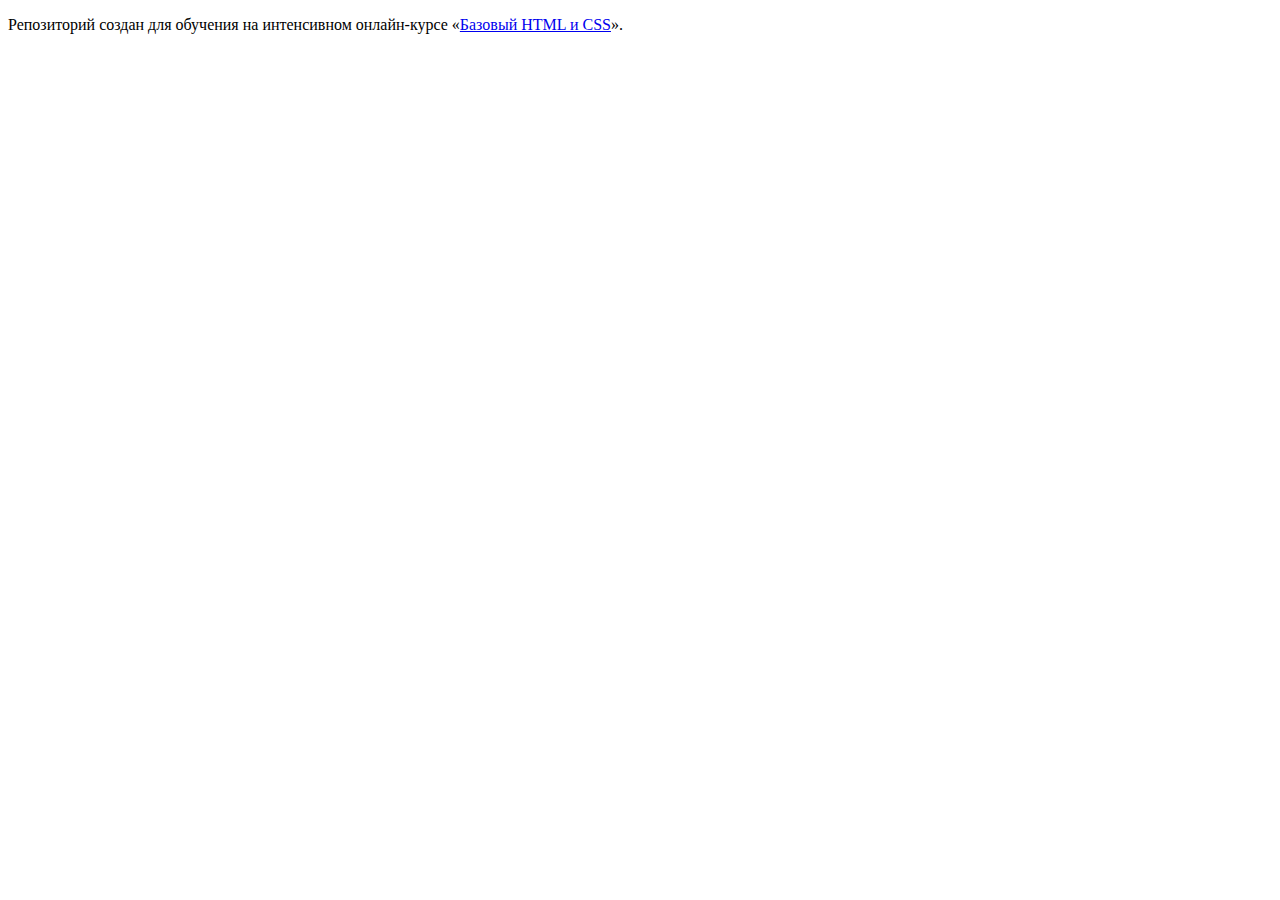
==== index.html @ 05af4ea7 ":hatching_chick:" ====
<!DOCTYPE html>
<html lang="ru">
  <head>
    <meta charset="utf-8">
    <title>HTML Academy: Девайс</title>
  </head>
  <body>

    <p>Репозиторий создан для обучения на интенсивном онлайн‑курсе «<a href="https://htmlacademy.ru/intensive/htmlcss">Базовый HTML и CSS</a>».</p>

  </body>
</html>
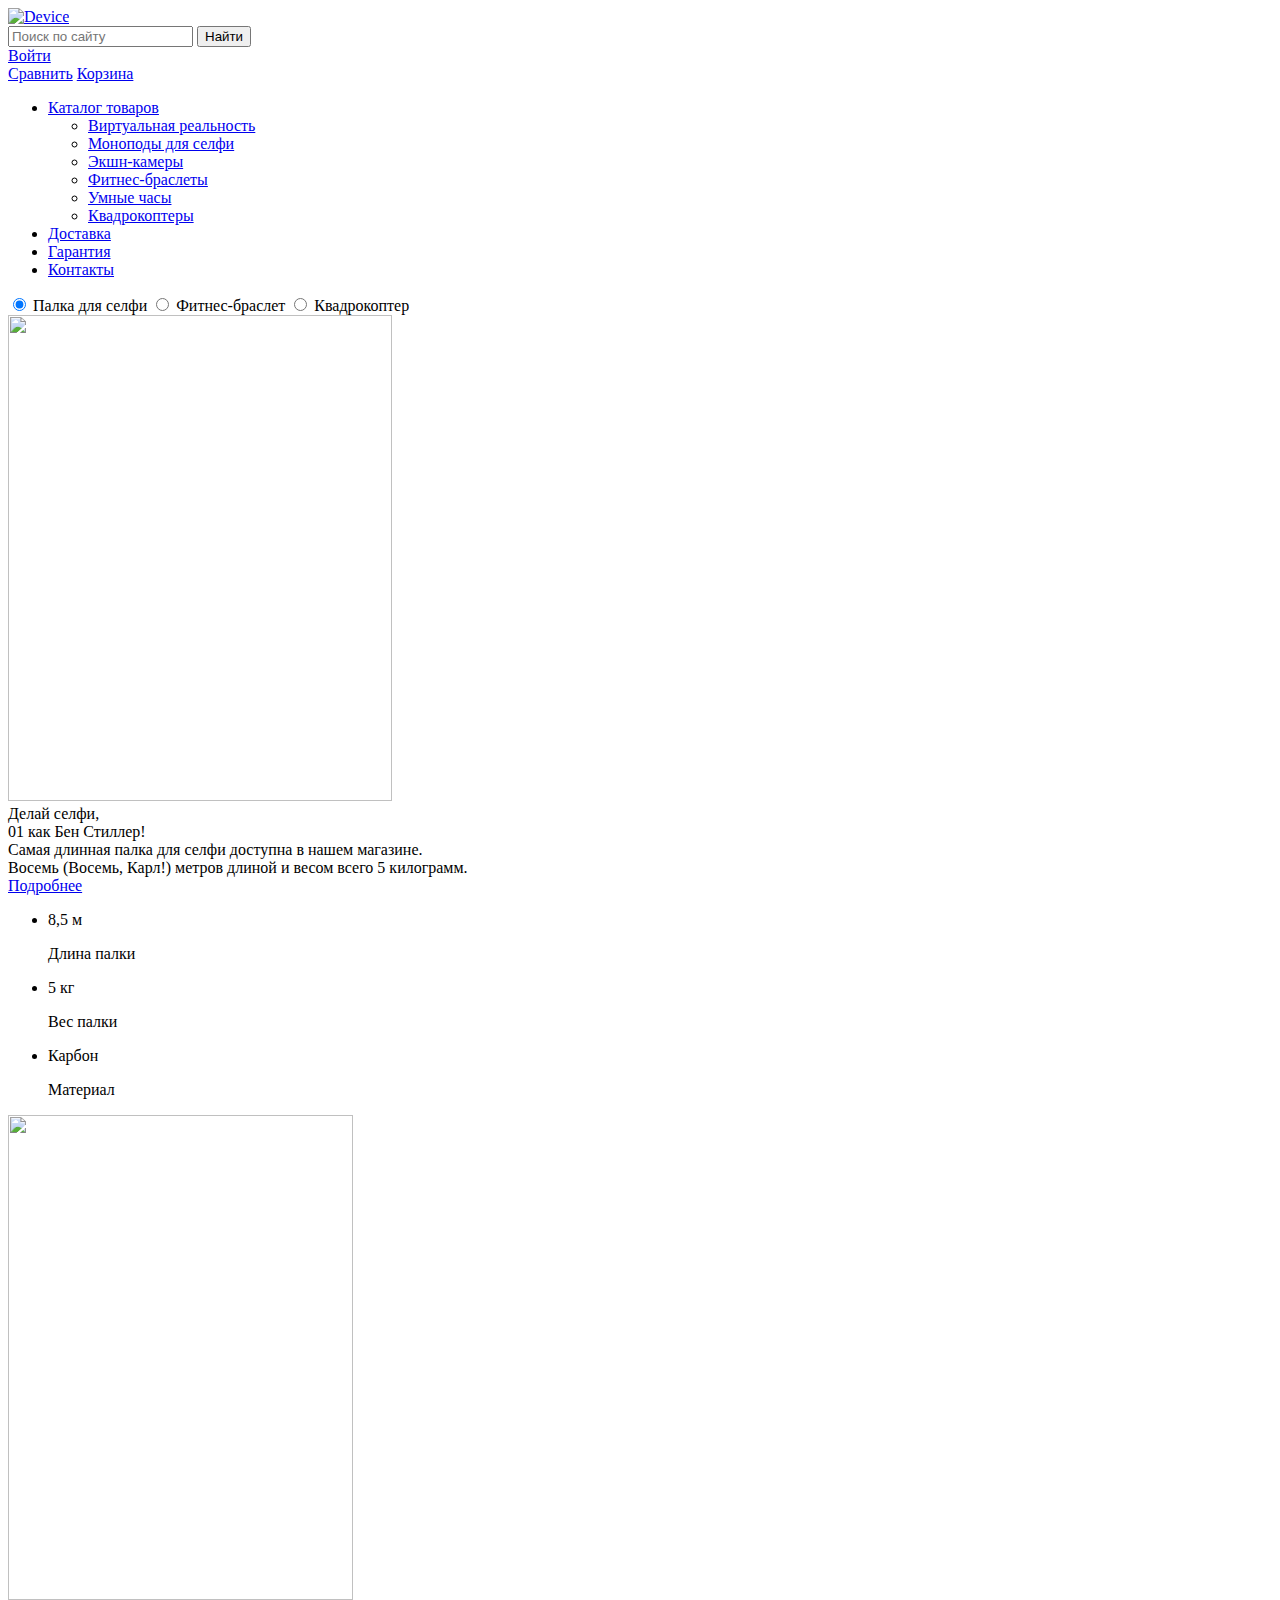
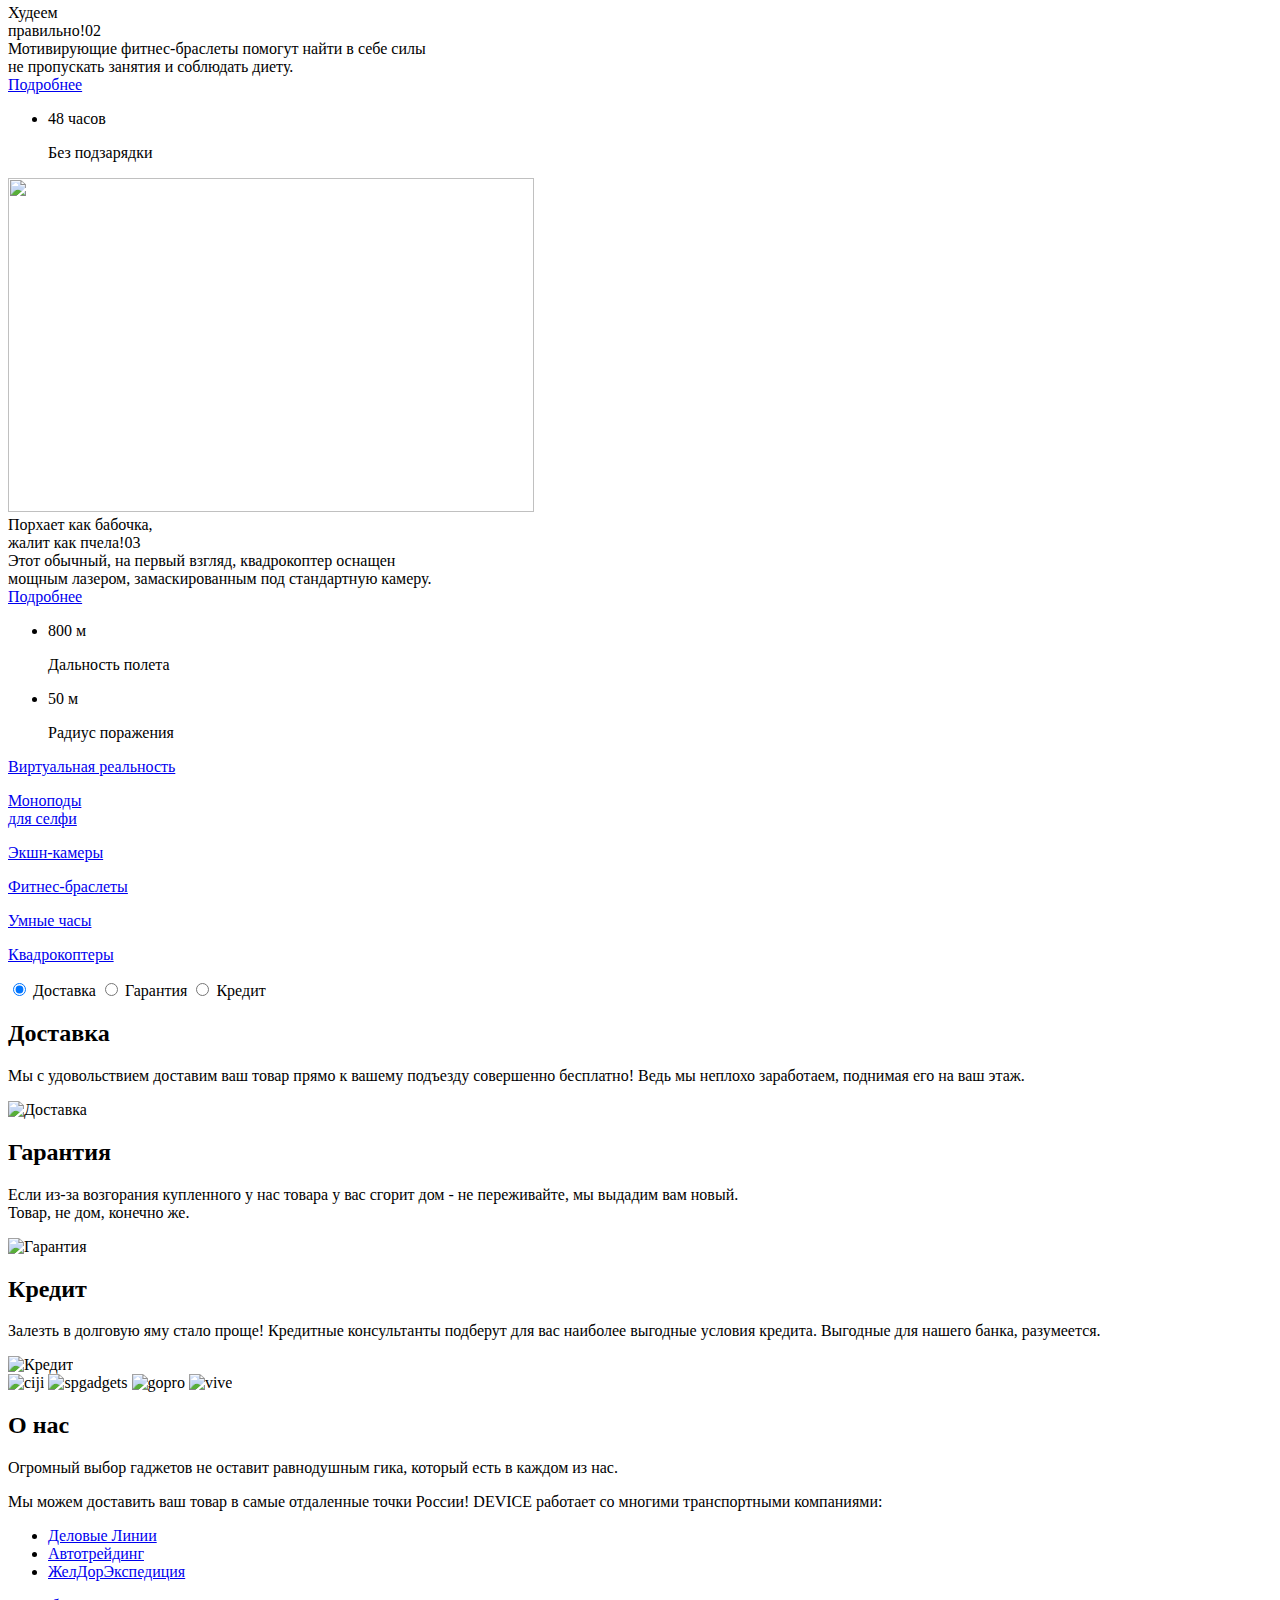
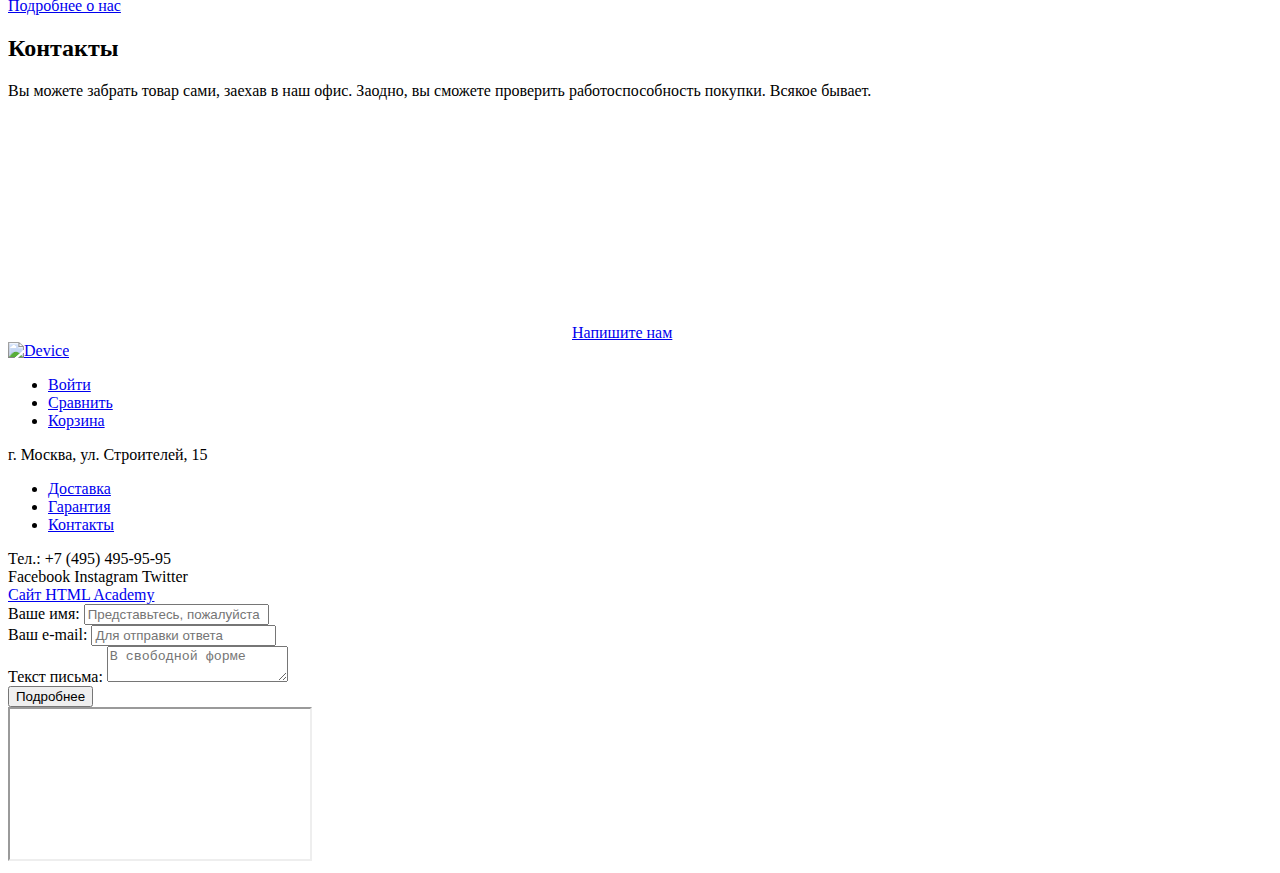
==== commit 04f5eab2: "Первые изменения" ====
--- a/index.html
+++ b/index.html
@@ -2,11 +2,294 @@
 <html lang="ru">
   <head>
     <meta charset="utf-8">
-    <title>HTML Academy: Девайс</title>
+    <meta name="keywords" content="">
+    <title>Device</title>
+    <link rel="stylesheet" href="css/normalize.css">
+    <link rel="stylesheet" href="css/device-style.css">
   </head>
   <body>
-
-    <p>Репозиторий создан для обучения на интенсивном онлайн‑курсе «<a href="https://htmlacademy.ru/intensive/htmlcss">Базовый HTML и CSS</a>».</p>
-
+    <header class="main-header main-header--index">
+      <div class="layot-container layot-container--header">
+        <a class="logo main-header__logo" href="#">
+          <img src="img/logo-header.png" width="165" height="36" alt="Device">
+        </a>
+        <div class="main-header__block">
+          <form method="post" action="#">
+            <label class="block-search__label">
+              <input class="block-search__textfield" type="text" placeholder="Поиск по сайту">
+              <button class="block-search__button" type="submit" href="#">Найти</button>
+            </label>
+          </form>
+          <div class="main-header__positioner">
+            <div class="user-block">
+              <a class="user-block__login" href="#">Войти</a>
+            </div>
+            <div class="item-block">
+              <a class="item-block__compare" href="#">Сравнить</a>
+              <a class="item-block__basket" href="#">Корзина</a>
+            </div>
+          </div>
+        </div>
+      </div>
+    </header>
+    <main>
+      <nav class="main-navigation">
+        <ul class="menu-list">
+          <li class="menu-list__item">
+            <a href="catalog.html">Каталог товаров</a>
+            <div class="submenu-list">
+              <ul class="submenu-list__column">
+                <li><a href="#">Виртуальная реальность</a></li>
+                <li><a href="#">Моноподы для селфи</a></li>
+                <li><a href="#">Экшн-камеры</a></li>
+              </ul>
+              <ul class="submenu-list__column">
+                <li><a href="#">Фитнес-браслеты</a></li>
+                <li><a href="#">Умные часы</a></li>
+              </ul>
+              <ul class="submenu-list__column">
+                <li><a href="#">Квадрокоптеры</a></li>
+              </ul>
+            </div>
+          </li>
+          <li class="menu-list__item">
+            <a href="#">Доставка</a>
+          </li>
+          <li class="menu-list__item">
+            <a href="#">Гарантия</a>
+          </li>
+          <li class="menu-list__item">
+            <a href="#">Контакты</a>
+          </li>
+        </ul>
+      </nav>
+      <section class="main-slider">
+        <input class="input__radio input__radio--slide-1" type="radio" name="radio" id="slide-1" checked>
+        <label class="input__label" for="slide-1">Палка для селфи</label>
+
+        <input class="input__radio input__radio--slide-2" type="radio" name="radio" id="slide-2">
+        <label class="input__label" for="slide-2">Фитнес-браслет</label>
+
+        <input class="input__radio input__radio--slide-3" type="radio" name="radio" id="slide-3">
+        <label class="input__label" for="slide-3">Квадрокоптер</label>
+
+        <li class="main-slider__item main-slider__item--slider-1">
+          <img class="main-slider__img" src="img/slider-1.png" width="384" height="486">
+          <div class="main-slider__container">
+            <div class="main-slider__item-name">Делай селфи,<br> <span>01</span> как Бен Стиллер!</div>
+            <div class="main-slider__item-description">Самая длинная палка для селфи доступна в нашем магазине.<br>
+            Восемь (Восемь, Карл!) метров длиной и весом всего 5 килограмм.</div>
+            <a class="main-slider__details" href="#">Подробнее</a>
+            <ul class="main-slider__parameter">
+              <li>
+                <p class="main-slider__data">8,5 м</p>
+                <p class="main-slider__inform">Длина палки</p>
+              </li>
+              <li>
+                <p class="main-slider__data">5 кг</p>
+                <p class="main-slider__inform">Вес палки</p>
+              </li>
+              <li>
+                <p class="main-slider__data">Карбон</p>
+                <p class="main-slider__inform">Материал</p>
+              </li>
+            </ul>
+          </div>
+        </li>
+        <li class="main-slider__item  main-slider__item--slider-2">
+            <img class="main-slider__img" src="img/slider-2.png" width="345" height="485">
+            <div class="main-slider__container">
+              <div class="main-slider__item-name">Худеем <br> правильно!<span>02</span></div>
+              <div class="main-slider__item-description">Мотивирующие фитнес-браслеты помогут найти в себе силы<br>
+                не пропускать занятия и соблюдать диету.</div>
+              <a class="main-slider__details" href="#">Подробнее</a>
+              <ul class="main-slider__parameter">
+                <li>
+                  <p class="main-slider__data">48 часов</p>
+                  <p class="main-slider__inform">Без подзарядки</p>
+                </li>
+              </ul>
+            </div>
+          </li>
+          <li class="main-slider__item main-slider__item--slider-3">
+            <img  class="main-slider__img" src="img/slider-3.png" width="526" height="334">
+            <div class="main-slider__container">
+              <div class="main-slider__item-name">Порхает как бабочка,<br> жалит как пчела!<span>03</span></div>
+              <div class="main-slider__item-description">Этот обычный, на первый взгляд, квадрокоптер оснащен<br>
+                мощным лазером, замаскированным под стандартную камеру.</div>
+              <a class="main-slider__details" href="#">Подробнее</a>
+              <ul class="main-slider__parameter">
+                <li>
+                  <p class="main-slider__data">800 м</p>
+                  <p class="main-slider__inform">Дальность полета</p>
+                </li>
+                <li>
+                  <p class="main-slider__data">50 м</p>
+                  <p class="main-slider__inform">Радиус поражения</p>
+                </li>
+              </ul>
+            </div>
+          </li>
+        </ul>
+      </section>
+      <section class="main-catalog">
+        <a class="catalog-item" href="#">
+          <div class="catalog-item__pic"></div>
+          <p class="catalog-item__description">Виртуальная реальность</p>
+        </a>
+        <a class="catalog-item" href="#">
+          <div class="catalog-item__pic"></div>
+          <p class="catalog-item__description">Моноподы<br> для селфи</p>
+        </a>
+        <a class="catalog-item" href="#">
+          <div class="catalog-item__pic"></div>
+          <p class="catalog-item__description">Экшн-камеры</p>
+        </a>
+        <a class="catalog-item" href="#">
+          <div class="catalog-item__pic"></div>
+          <p class="catalog-item__description">Фитнес-браслеты</p>
+        </a>
+        <a class="catalog-item" href="#">
+          <div class="catalog-item__pic"></div>
+          <p class="catalog-item__description">Умные часы</p>
+        </a>
+        <a class="catalog-item" href="#">
+          <div class="catalog-item__pic"></div>
+          <p class="catalog-item__description">Квадрокоптеры</p>
+        </a>
+      </section>
+      <section class="services">
+        <div class="layot-container">
+          <div class="services__menu"></div>
+          <div class="services__description">
+            <input class="radio-block__input" type="radio" name="radio-block" id="slide-delivery" checked>
+            <label class="radio-block__label" for="slide-delivery">Доставка</label>
+
+            <input class="radio-block__input" type="radio" name="radio-block" id="slide-garranty">
+            <label class="radio-block__label" for="slide-garranty">Гарантия</label>
+
+            <input class="radio-block__input" type="radio" name="radio-block" id="slide-credit">
+            <label class="radio-block__label" for="slide-credit">Кредит</label>
+
+            <div class="services-slide services-slide--1">
+              <div class="services-slide__container">
+                <h2>Доставка</h2>
+                <p>Мы с удовольствием доставим ваш товар прямо к вашему подъезду совершенно бесплатно! Ведь мы неплохо заработаем, поднимая его на ваш этаж.</p>
+              </div>
+              <img src="img/slide-delivery.png" width="136" height="164" alt="Доставка">
+            </div>
+            <div class="services-slide services-slide--2">
+              <div class="services-slide__container">
+                <h2>Гарантия</h2>
+                <p>Если из-за возгорания купленного у нас товара у вас сгорит дом - не переживайте, мы выдадим вам новый.<br>Товар, не дом, конечно же.</p>
+              </div>
+              <img src="img/slide-warranty.png" width="171" height="195" alt="Гарантия">
+            </div>
+            <div class="services-slide  services-slide--3">
+              <div class="services-slide__container">
+                <h2>Кредит</h2>
+                <p>Залезть в долговую яму стало проще! Кредитные консультанты подберут для вас наиболее выгодные условия кредита. Выгодные для нашего банка, разумеется.</p>
+              </div>
+              <img src="img/slide-credit.png" width="156" height="188" alt="Кредит">
+            </div>
+          </div>
+        </div>
+      </section>
+      <section class="brends">
+        <img src="img/logo-1.png"  class="brends__item" width="260" height="100" alt="ciji">
+        <img src="img/logo-2.png"  class="brends__item" width="260" height="100" alt="spgadgets">
+        <img src="img/logo-3.png"  class="brends__item" width="260" height="100" alt="gopro">
+        <img src="img/logo-4.png"  class="brends__item" width="260" height="100" alt="vive">
+      </section>
+      <div class="layot-container">
+        <section class="about-us contacts-section">
+          <h2>О нас</h2>
+          <p>Огромный выбор гаджетов не оставит равнодушным гика, который есть в каждом из нас.</p>
+          <p>Мы можем доставить ваш товар в самые отдаленные точки России! DEVICE работает со многими транспортными компаниями:</p>
+          <ul class="delivery-company">
+            <li class="delivery-company__item">
+              <a href="#">Деловые Линии</a>
+            </li>
+            <li class="delivery-company__item">
+              <a href="#">Автотрейдинг</a>
+            </li>
+            <li class="delivery-company__item">
+              <a href="#">ЖелДорЭкспедиция</a>
+            </li>
+          </ul>
+          <a class="btn-big btn delivery-company__info" href="#">Подробнее о нас</a>
+        </section>
+        <section class="contacts contacts-section">
+          <h2>Контакты</h2>
+          <p>Вы можете забрать товар сами, заехав в наш офис. Заодно, вы сможете проверить работоспособность покупки. Всякое бывает.</p>
+          <iframe class="map map--no-js" width="560" height="222" src="https://www.google.com/maps/embed?pb=!1m18!1m12!1m3!1d2249.1125488779985!2d37.527429316262506!3d55.6870309805358!2m3!1f0!2f0!3f0!3m2!1i1024!2i768!4f13.1!3m3!1m2!1s0x46b54cf65f5c8955%3A0x694710ccd55501e!2z0YPQuy4g0KHRgtGA0L7QuNGC0LXQu9C10LksIDE1LCDQnNC-0YHQutCy0LAsIDExOTMxMQ!5e0!3m2!1sru!2sru!4v1501657659733" frameborder="0" style="border:0" allowfullscreen></iframe>
+          <a class="btn-big btn contacts__info" href="#">Напишите нам</a>
+        </section>
+      </div>
+    </main>
+    <footer class="main-footer">
+      <div class="layot-container layot-container--footer">
+        <div class="main-footer__user-menu">
+          <a class="logo main-footer__logo" href="#">
+            <img src="img/logo-footer.png" width="165" height="36" alt="Device">
+          </a>
+          <ul class=user-menu>
+            <li>
+              <a class="user-menu__item" href="#">Войти</a>
+            </li>
+            <li>
+              <a class="user-menu__item" href="#">Сравнить</a>
+            </li>
+            <li>
+              <a class="user-menu__item" href="#">Корзина</a>
+            </li>
+          </ul>
+        </div>
+        <div class="main-footer__contacts">
+          <div class="main-footer__adress">г. Москва, ул. Строителей, 15</div>
+          <ul class="main-footer__menu">
+            <li>
+              <a href="#">Доставка</a>
+            </li>
+            <li>
+              <a href="#">Гарантия</a>
+            </li>
+            <li>
+              <a href="#">Контакты</a>
+            </li>
+          </ul>
+          <div class="main-footer__tel">Тел.: +7 (495) 495-95-95</div>
+        </div>
+        <div class="main-footer__links">
+          <div class="main-footer__line"></div>
+          <div class="social-links">
+            <a class="social-links__item social-links__item--facebook">Facebook</a>
+            <a class="social-links__item social-links__item--instagram">Instagram</a>
+            <a class="social-links__item social-links__item--twitter">Twitter</a>
+          </div>
+          <a href="#" class="main-footer__logo-academy">Сайт HTML Academy</a>
+        </div>
+      </div>
+    </footer>
+    <div class="modal-content">
+      <form class="modal-content__positioner">
+        <div class="input">
+          <label class="input__label" for="name">Ваше имя:</label>
+          <input class="input__input-field" type="text" id="name" placeholder="Представьтесь, пожалуйста">
+        </div>
+        <div class="input">
+          <label class="input__label" for="email">Ваш e-mail:</label>
+          <input class="input__input-field" type="email" id="email" placeholder="Для отправки ответа">
+        </div>
+        <div class="textarea">
+          <label class="textarea__label" for="textarea">Текст письма:</label>
+          <textarea class="textarea__text-field" id="textarea" placeholder="В свободной форме"></textarea>
+        </div>
+        <input class="button" type="submit" value="Подробнее">
+      </form>
+      <div class="modal-content__close"></div>
+    </div>
+    <iframe class="modal-map"></iframe>
+    <div class="modal-overlay"></div>
   </body>
 </html>
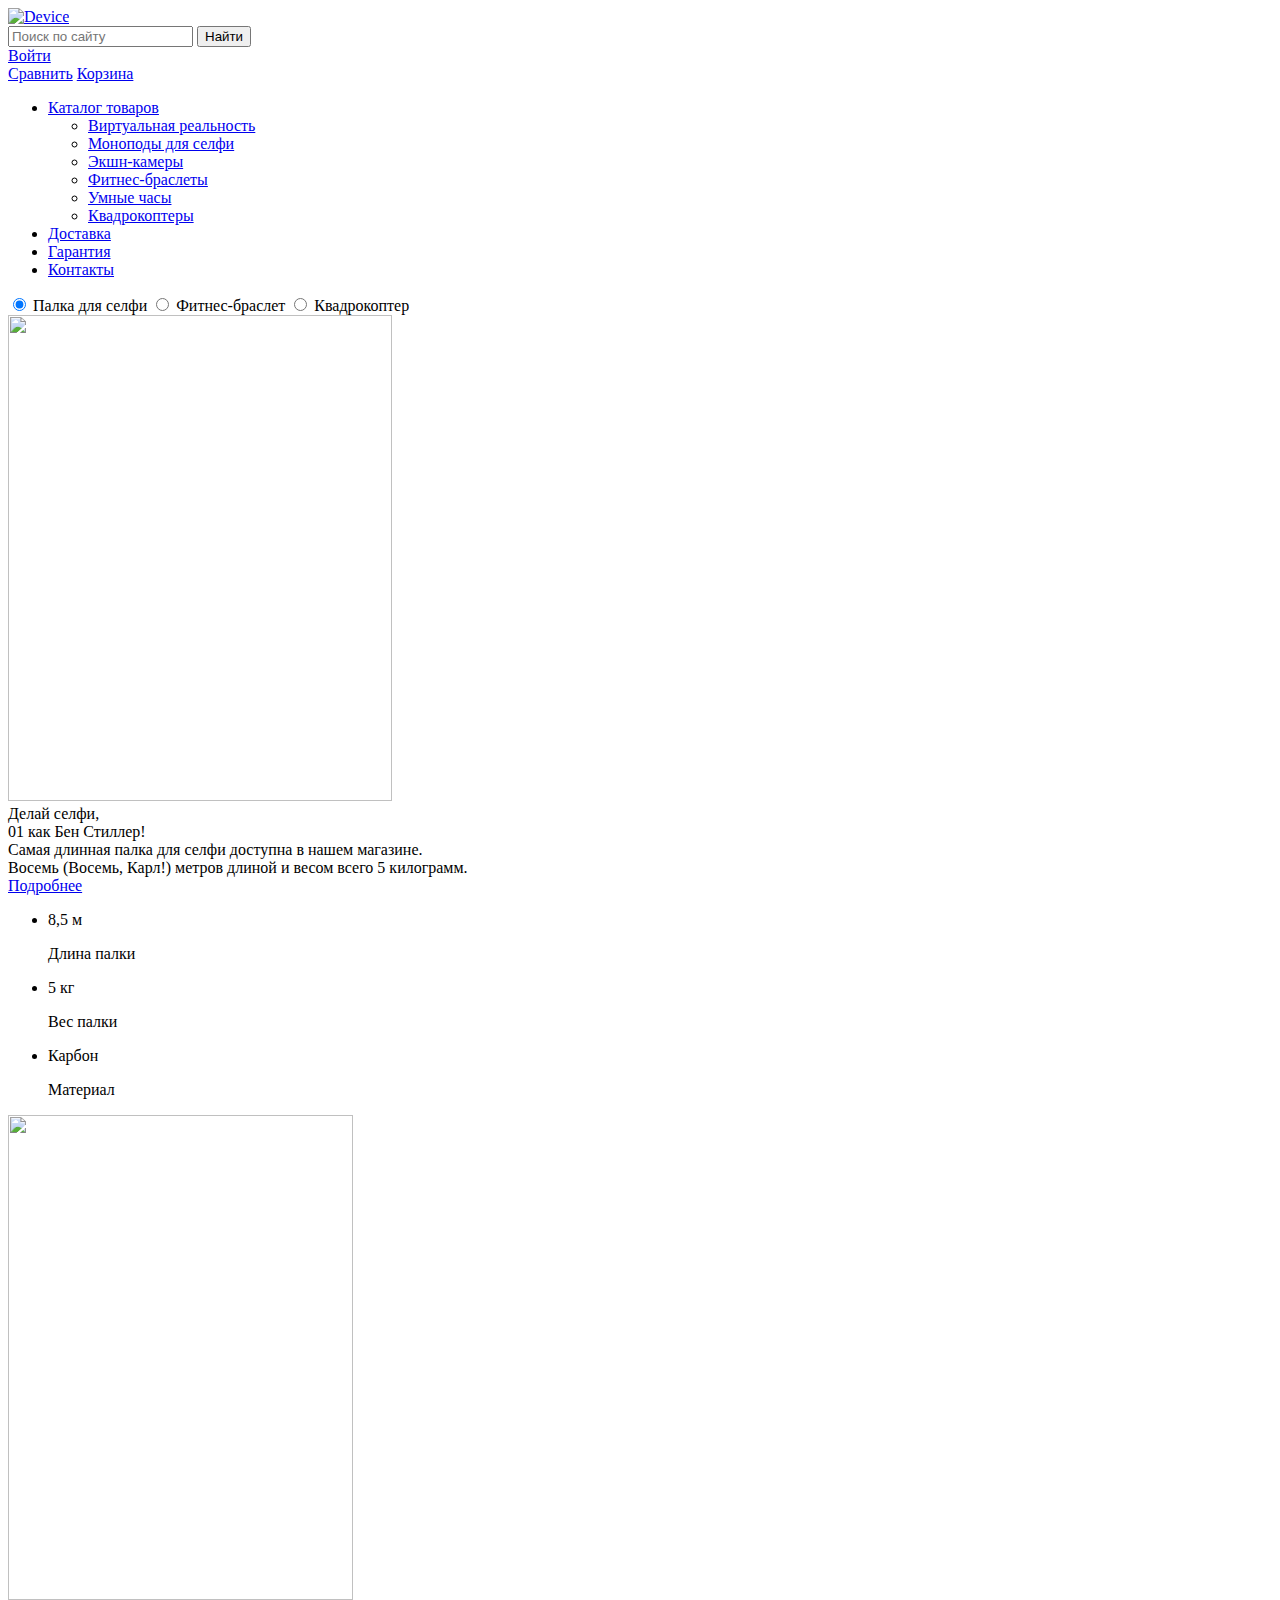
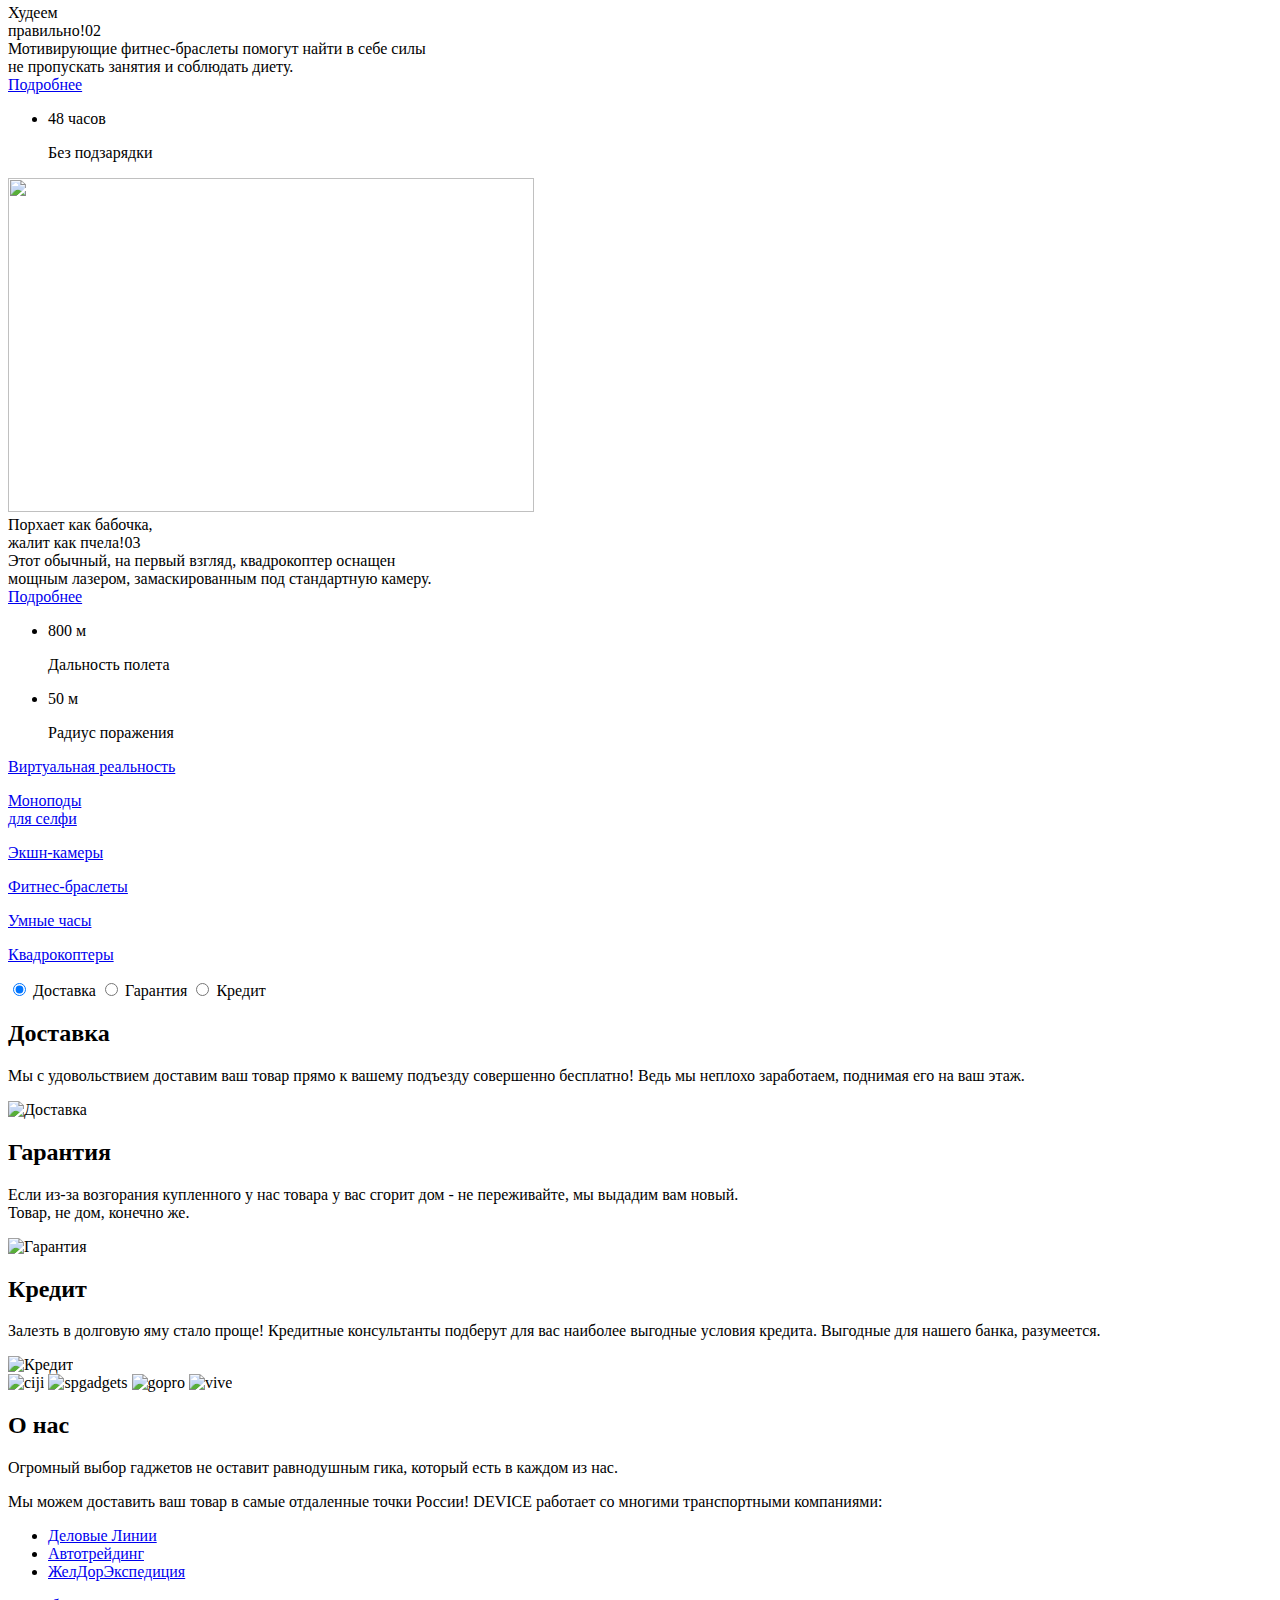
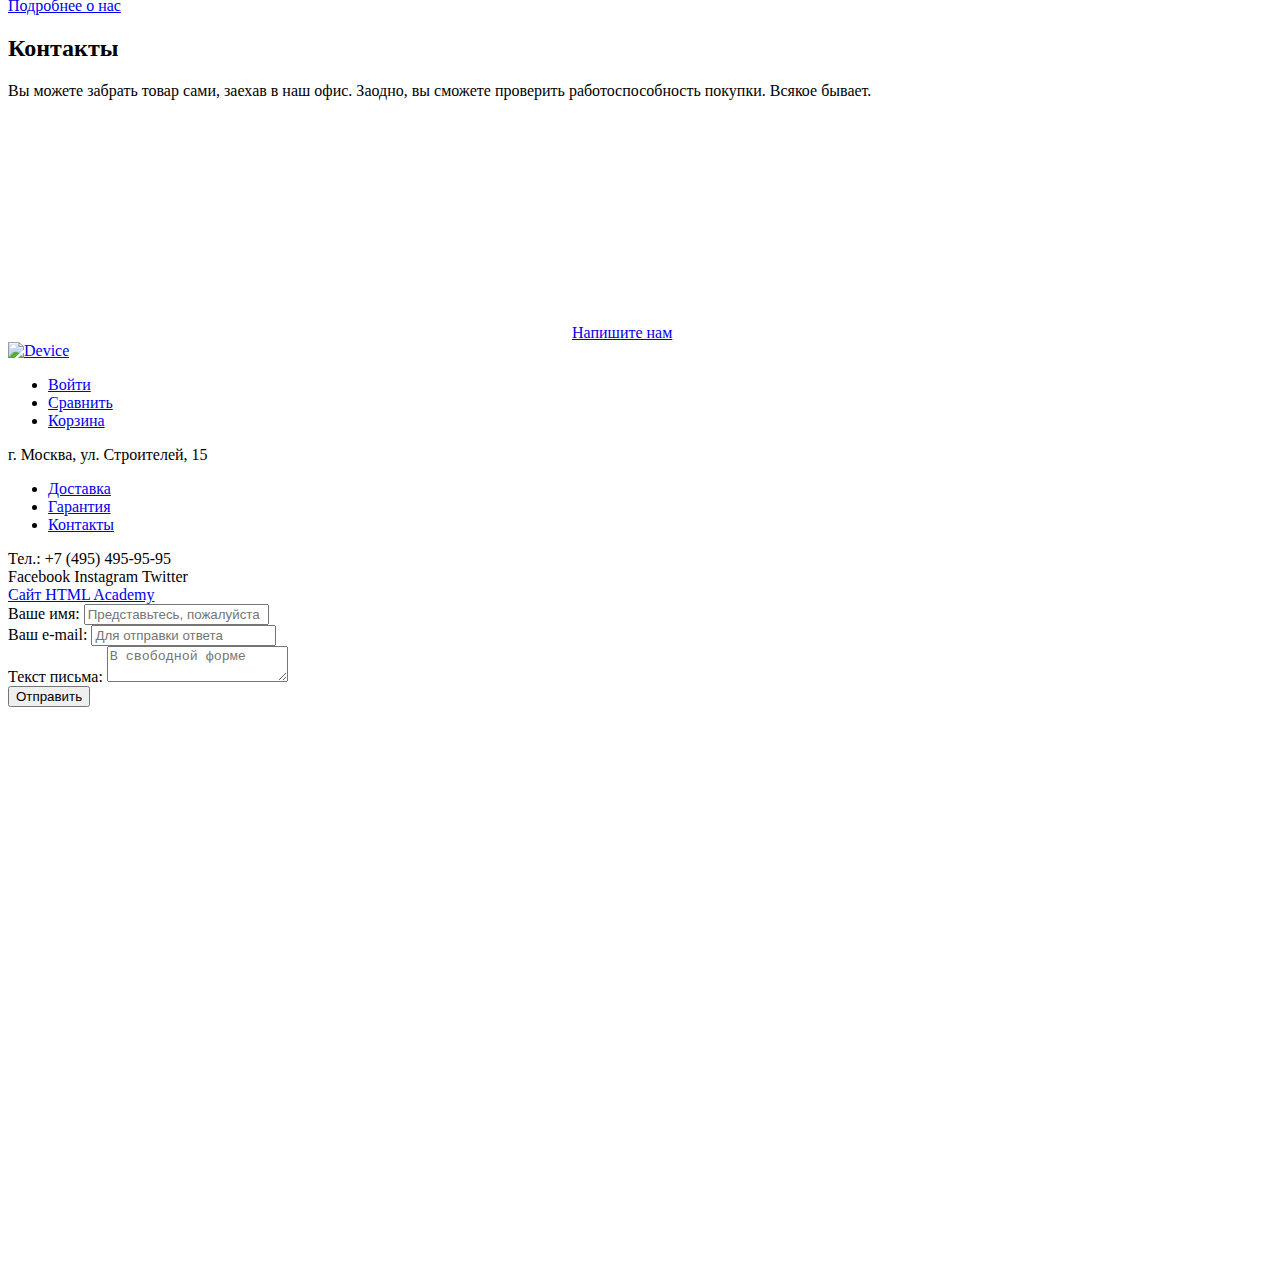
==== commit c451c6e6: "1" ====
--- a/index.html
+++ b/index.html
@@ -10,7 +10,7 @@
   <body>
     <header class="main-header main-header--index">
       <div class="layot-container layot-container--header">
-        <a class="logo main-header__logo" href="#">
+        <a class="logo main-header__logo"  href="index.html">
           <img src="img/logo-header.png" width="165" height="36" alt="Device">
         </a>
         <div class="main-header__block">
@@ -64,16 +64,15 @@
         </ul>
       </nav>
       <section class="main-slider">
-        <input class="input__radio input__radio--slide-1" type="radio" name="radio" id="slide-1" checked>
+        <input class="input__radio input__radio--slide-1" type="radio"      name="radio" id="slide-1" checked>
         <label class="input__label" for="slide-1">Палка для селфи</label>
 
-        <input class="input__radio input__radio--slide-2" type="radio" name="radio" id="slide-2">
+        <input class="input__radio input__radio--slide-2" type="radio"      name="radio" id="slide-2">
         <label class="input__label" for="slide-2">Фитнес-браслет</label>
 
-        <input class="input__radio input__radio--slide-3" type="radio" name="radio" id="slide-3">
+        <input class="input__radio input__radio--slide-3" type="radio"      name="radio" id="slide-3">
         <label class="input__label" for="slide-3">Квадрокоптер</label>
-
-        <li class="main-slider__item main-slider__item--slider-1">
+        <article class="main-slider__item main-slider__item--slider-1">
           <img class="main-slider__img" src="img/slider-1.png" width="384" height="486">
           <div class="main-slider__container">
             <div class="main-slider__item-name">Делай селфи,<br> <span>01</span> как Бен Стиллер!</div>
@@ -95,42 +94,41 @@
               </li>
             </ul>
           </div>
-        </li>
-        <li class="main-slider__item  main-slider__item--slider-2">
-            <img class="main-slider__img" src="img/slider-2.png" width="345" height="485">
-            <div class="main-slider__container">
-              <div class="main-slider__item-name">Худеем <br> правильно!<span>02</span></div>
-              <div class="main-slider__item-description">Мотивирующие фитнес-браслеты помогут найти в себе силы<br>
-                не пропускать занятия и соблюдать диету.</div>
-              <a class="main-slider__details" href="#">Подробнее</a>
-              <ul class="main-slider__parameter">
-                <li>
-                  <p class="main-slider__data">48 часов</p>
-                  <p class="main-slider__inform">Без подзарядки</p>
-                </li>
-              </ul>
-            </div>
-          </li>
-          <li class="main-slider__item main-slider__item--slider-3">
-            <img  class="main-slider__img" src="img/slider-3.png" width="526" height="334">
-            <div class="main-slider__container">
-              <div class="main-slider__item-name">Порхает как бабочка,<br> жалит как пчела!<span>03</span></div>
-              <div class="main-slider__item-description">Этот обычный, на первый взгляд, квадрокоптер оснащен<br>
-                мощным лазером, замаскированным под стандартную камеру.</div>
-              <a class="main-slider__details" href="#">Подробнее</a>
-              <ul class="main-slider__parameter">
-                <li>
-                  <p class="main-slider__data">800 м</p>
-                  <p class="main-slider__inform">Дальность полета</p>
-                </li>
-                <li>
-                  <p class="main-slider__data">50 м</p>
-                  <p class="main-slider__inform">Радиус поражения</p>
-                </li>
-              </ul>
-            </div>
-          </li>
-        </ul>
+        </article>
+        <article class="main-slider__item  main-slider__item--slider-2">
+          <img class="main-slider__img" src="img/slider-2.png" width="345" height="485">
+          <div class="main-slider__container">
+            <div class="main-slider__item-name">Худеем <br> правильно!<span>02</span></div>
+            <div class="main-slider__item-description">Мотивирующие фитнес-браслеты помогут найти в себе силы<br>
+            не пропускать занятия и соблюдать диету.</div>
+            <a class="main-slider__details" href="#">Подробнее</a>
+            <ul class="main-slider__parameter">
+              <li>
+                <p class="main-slider__data">48 часов</p>
+                <p class="main-slider__inform">Без подзарядки</p>
+              </li>
+            </ul>
+          </div>
+        </article>
+        <article class="main-slider__item main-slider__item--slider-3">
+          <img  class="main-slider__img" src="img/slider-3.png" width="526" height="334">
+          <div class="main-slider__container">
+            <div class="main-slider__item-name">Порхает как бабочка,<br> жалит как пчела!<span>03</span></div>
+            <div class="main-slider__item-description">Этот обычный, на первый взгляд, квадрокоптер оснащен<br>
+            мощным лазером, замаскированным под стандартную камеру.</div>
+            <a class="main-slider__details" href="#">Подробнее</a>
+            <ul class="main-slider__parameter">
+              <li>
+                <p class="main-slider__data">800 м</p>
+                <p class="main-slider__inform">Дальность полета</p>
+              </li>
+              <li>
+                <p class="main-slider__data">50 м</p>
+                <p class="main-slider__inform">Радиус поражения</p>
+              </li>
+            </ul>
+          </div>
+        </article>
       </section>
       <section class="main-catalog">
         <a class="catalog-item" href="#">
@@ -230,7 +228,7 @@
     <footer class="main-footer">
       <div class="layot-container layot-container--footer">
         <div class="main-footer__user-menu">
-          <a class="logo main-footer__logo" href="#">
+          <a class="logo main-footer__logo" href="index.html">
             <img src="img/logo-footer.png" width="165" height="36" alt="Device">
           </a>
           <ul class=user-menu>
@@ -272,24 +270,27 @@
       </div>
     </footer>
     <div class="modal-content">
-      <form class="modal-content__positioner">
-        <div class="input">
-          <label class="input__label" for="name">Ваше имя:</label>
-          <input class="input__input-field" type="text" id="name" placeholder="Представьтесь, пожалуйста">
-        </div>
-        <div class="input">
-          <label class="input__label" for="email">Ваш e-mail:</label>
-          <input class="input__input-field" type="email" id="email" placeholder="Для отправки ответа">
+      <form class="modal-content__positioner" method="post" action="#">
+        <div class="modal-content__container">
+          <div class="input-modal">
+            <label class="input-modal__label" for="name">Ваше имя:</label>
+            <input class="input-modal__field" type="text" id="name" placeholder="Представьтесь, пожалуйста">
+          </div>
+          <div class="input-modal">
+            <label class="input-modal__label" for="email">Ваш e-mail:</label>
+            <input class="input-modal__field" type="email" id="email" placeholder="Для отправки ответа">
+          </div>
         </div>
         <div class="textarea">
           <label class="textarea__label" for="textarea">Текст письма:</label>
-          <textarea class="textarea__text-field" id="textarea" placeholder="В свободной форме"></textarea>
-        </div>
-        <input class="button" type="submit" value="Подробнее">
+          <textarea class="textarea__field" id="textarea" placeholder="В свободной форме"></textarea>
+        </div>
+        <input class="modal-content__btn" type="submit" value="Отправить">
       </form>
       <div class="modal-content__close"></div>
     </div>
-    <iframe class="modal-map"></iframe>
+    <iframe class="modal-map" width="960" height="559" src="https://www.google.com/maps/embed?pb=!1m18!1m12!1m3!1d2249.1125488779985!2d37.527429316262506!3d55.6870309805358!2m3!1f0!2f0!3f0!3m2!1i1024!2i768!4f13.1!3m3!1m2!1s0x46b54cf65f5c8955%3A0x694710ccd55501e!2z0YPQuy4g0KHRgtGA0L7QuNGC0LXQu9C10LksIDE1LCDQnNC-0YHQutCy0LAsIDExOTMxMQ!5e0!3m2!1sru!2sru!4v1501657659733" frameborder="0" style="border:0" allowfullscreen></iframe>
     <div class="modal-overlay"></div>
+    <script src="js/script.js" defer></script>
   </body>
 </html>
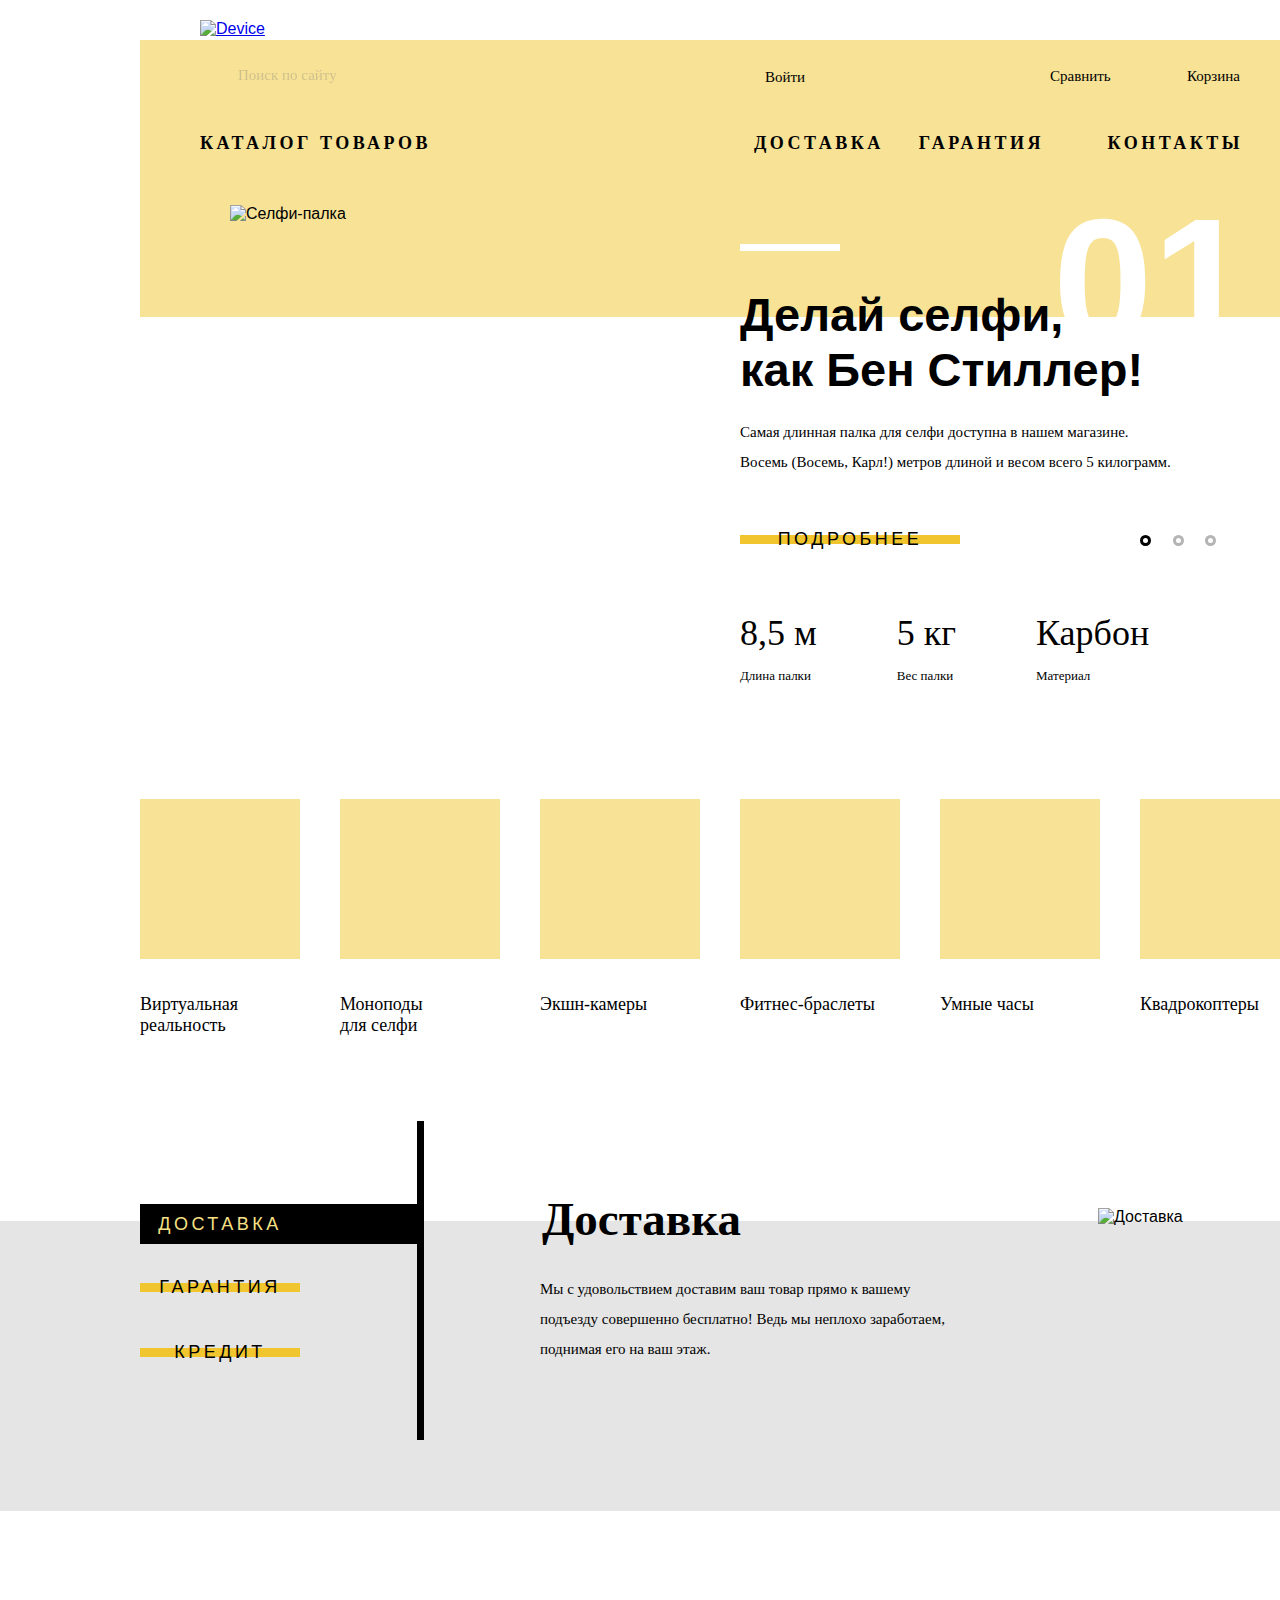
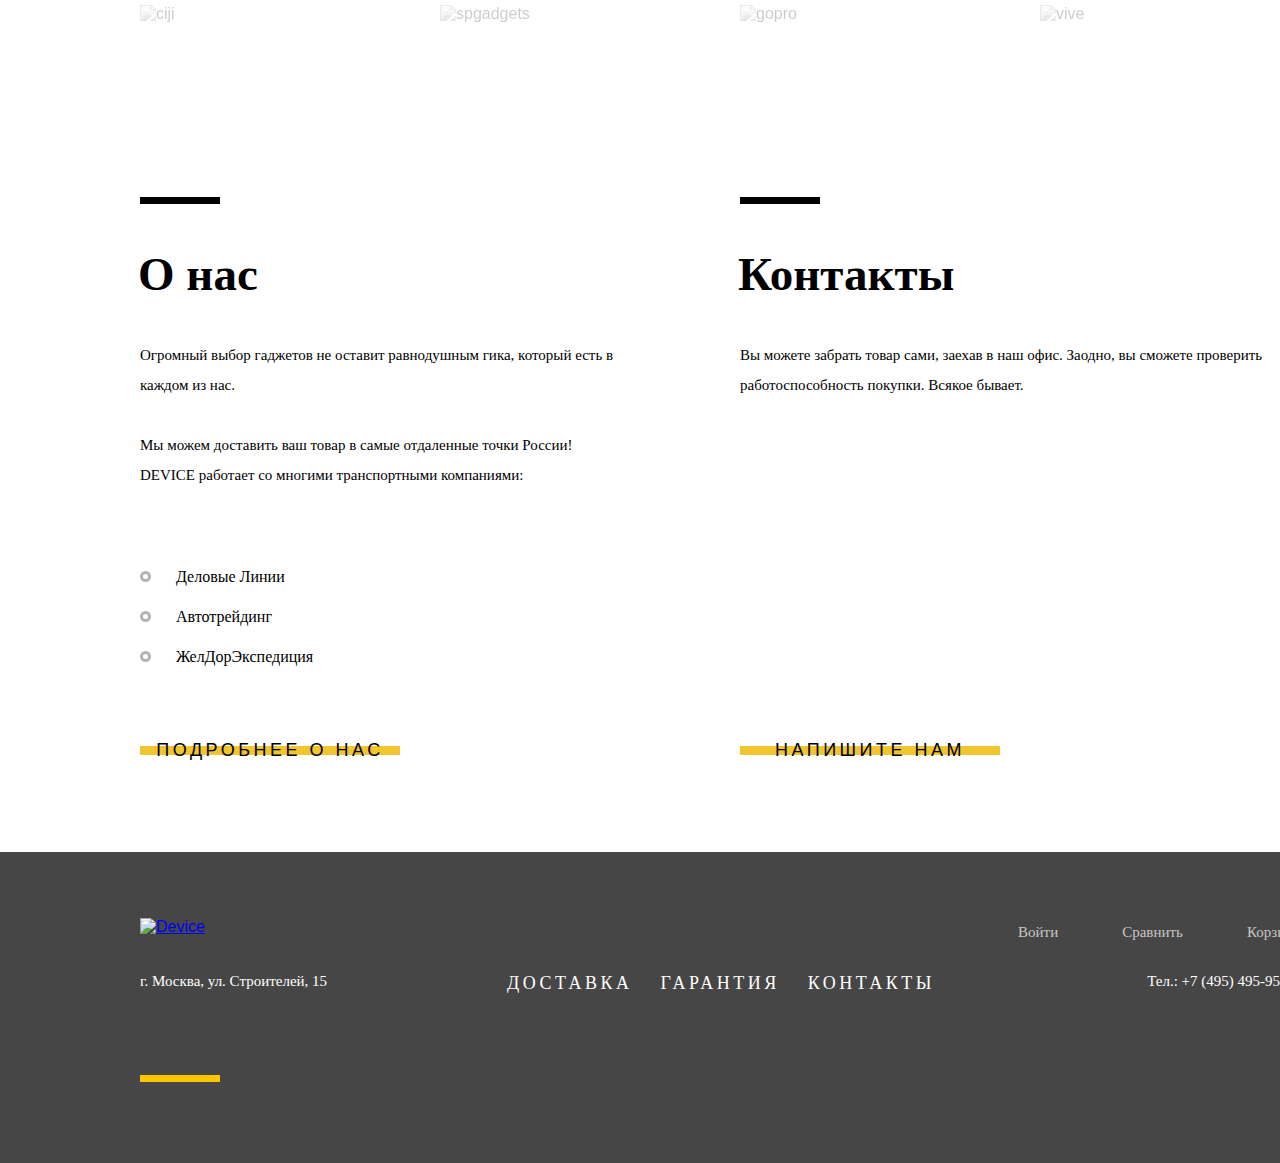
==== commit 41e34ad0: "Добавлен скрипт" ====
--- a/index.html
+++ b/index.html
@@ -14,11 +14,10 @@
           <img src="img/logo-header.png" width="165" height="36" alt="Device">
         </a>
         <div class="main-header__block">
-          <form method="post" action="#">
-            <label class="block-search__label">
-              <input class="block-search__textfield" type="text" placeholder="Поиск по сайту">
-              <button class="block-search__button" type="submit" href="#">Найти</button>
-            </label>
+          <form class="block-search__form" method="post" action="#">
+            <label for="block-search__textfield"></label>
+            <input class="block-search__textfield" id="block-search__textfield" type="text" placeholder="Поиск по сайту">
+            <button class="block-search__button" type="submit">Найти</button>
           </form>
           <div class="main-header__positioner">
             <div class="user-block">
@@ -73,7 +72,7 @@
         <input class="input__radio input__radio--slide-3" type="radio"      name="radio" id="slide-3">
         <label class="input__label" for="slide-3">Квадрокоптер</label>
         <article class="main-slider__item main-slider__item--slider-1">
-          <img class="main-slider__img" src="img/slider-1.png" width="384" height="486">
+          <img class="main-slider__img" src="img/slider-1.png" width="384" height="486" alt="Селфи-палка">
           <div class="main-slider__container">
             <div class="main-slider__item-name">Делай селфи,<br> <span>01</span> как Бен Стиллер!</div>
             <div class="main-slider__item-description">Самая длинная палка для селфи доступна в нашем магазине.<br>
@@ -96,7 +95,7 @@
           </div>
         </article>
         <article class="main-slider__item  main-slider__item--slider-2">
-          <img class="main-slider__img" src="img/slider-2.png" width="345" height="485">
+          <img class="main-slider__img" src="img/slider-2.png" width="345" height="485" alt="Фитнес-браслет">
           <div class="main-slider__container">
             <div class="main-slider__item-name">Худеем <br> правильно!<span>02</span></div>
             <div class="main-slider__item-description">Мотивирующие фитнес-браслеты помогут найти в себе силы<br>
@@ -111,7 +110,7 @@
           </div>
         </article>
         <article class="main-slider__item main-slider__item--slider-3">
-          <img  class="main-slider__img" src="img/slider-3.png" width="526" height="334">
+          <img  class="main-slider__img" src="img/slider-3.png" width="526" height="334"  alt="Квадрокоптер">
           <div class="main-slider__container">
             <div class="main-slider__item-name">Порхает как бабочка,<br> жалит как пчела!<span>03</span></div>
             <div class="main-slider__item-description">Этот обычный, на первый взгляд, квадрокоптер оснащен<br>
@@ -220,7 +219,7 @@
         <section class="contacts contacts-section">
           <h2>Контакты</h2>
           <p>Вы можете забрать товар сами, заехав в наш офис. Заодно, вы сможете проверить работоспособность покупки. Всякое бывает.</p>
-          <iframe class="map map--no-js" width="560" height="222" src="https://www.google.com/maps/embed?pb=!1m18!1m12!1m3!1d2249.1125488779985!2d37.527429316262506!3d55.6870309805358!2m3!1f0!2f0!3f0!3m2!1i1024!2i768!4f13.1!3m3!1m2!1s0x46b54cf65f5c8955%3A0x694710ccd55501e!2z0YPQuy4g0KHRgtGA0L7QuNGC0LXQu9C10LksIDE1LCDQnNC-0YHQutCy0LAsIDExOTMxMQ!5e0!3m2!1sru!2sru!4v1501657659733" frameborder="0" style="border:0" allowfullscreen></iframe>
+          <iframe class="map map--no-js" width="560" height="222" src="https://www.google.com/maps/embed?pb=!1m18!1m12!1m3!1d2249.1125488779985!2d37.527429316262506!3d55.6870309805358!2m3!1f0!2f0!3f0!3m2!1i1024!2i768!4f13.1!3m3!1m2!1s0x46b54cf65f5c8955%3A0x694710ccd55501e!2z0YPQuy4g0KHRgtGA0L7QuNGC0LXQu9C10LksIDE1LCDQnNC-0YHQutCy0LAsIDExOTMxMQ!5e0!3m2!1sru!2sru!4v1501657659733" style="border:0" allowfullscreen></iframe>
           <a class="btn-big btn contacts__info" href="#">Напишите нам</a>
         </section>
       </div>
@@ -289,8 +288,11 @@
       </form>
       <div class="modal-content__close"></div>
     </div>
-    <iframe class="modal-map" width="960" height="559" src="https://www.google.com/maps/embed?pb=!1m18!1m12!1m3!1d2249.1125488779985!2d37.527429316262506!3d55.6870309805358!2m3!1f0!2f0!3f0!3m2!1i1024!2i768!4f13.1!3m3!1m2!1s0x46b54cf65f5c8955%3A0x694710ccd55501e!2z0YPQuy4g0KHRgtGA0L7QuNGC0LXQu9C10LksIDE1LCDQnNC-0YHQutCy0LAsIDExOTMxMQ!5e0!3m2!1sru!2sru!4v1501657659733" frameborder="0" style="border:0" allowfullscreen></iframe>
+    <div  class="modal-map">
+      <iframe width="960" height="559" src="https://www.google.com/maps/embed?pb=!1m18!1m12!1m3!1d2249.1125488779985!2d37.527429316262506!3d55.6870309805358!2m3!1f0!2f0!3f0!3m2!1i1024!2i768!4f13.1!3m3!1m2!1s0x46b54cf65f5c8955%3A0x694710ccd55501e!2z0YPQuy4g0KHRgtGA0L7QuNGC0LXQu9C10LksIDE1LCDQnNC-0YHQutCy0LAsIDExOTMxMQ!5e0!3m2!1sru!2sru!4v1501657659733" style="border:0" allowfullscreen></iframe>
+      <div class="modal-map--close"></div>
+    </div>
     <div class="modal-overlay"></div>
-    <script src="js/script.js" defer></script>
+    <script src="js/script.js"></script>
   </body>
 </html>
--- a/css/device-style.css
+++ b/css/device-style.css
@@ -0,0 +1,1949 @@
+/*padding: 140 one side*/
+
+@font-face {
+  font-family: "Open Sans Light";
+  src: url("../fonts/web/opensanslight.woff2") format("woff2"),
+       url("../fonts/web/opensanslight.woff") format("woff");
+  font-weight: normal;
+  font-style: normal;
+}
+
+@font-face {
+  font-family: "Open Sans";
+  src: url("../fonts/web/opensans.woff2") format("woff2"),
+       url("../fonts/web/opensans.woff") format("woff");
+  font-weight: normal;
+  font-style: normal;
+}
+
+@font-face {
+  font-family: "Gilroy";
+  src: url("../fonts/web/gilroylight.woff2") format("woff2"),
+       url("../fonts/web/gilroylight.woff") format("woff");
+  font-weight: normal;
+  font-style: normal;
+}
+
+@font-face {
+  font-family: "Gilroy Bold";
+  src: url("../fonts/web/gilroyextrabold.woff2") format("woff2"),
+       url("../fonts/web/gilroyextrabold.woff") format("woff");
+  font-weight: normal;
+  font-style: normal;
+}
+
+body {
+  margin: 0;
+  padding: 0;
+  width: 1440px;
+  height: 100%;
+  margin: auto;
+  font-family: "Gilroy Bold", Arial, sans-serif;
+  box-sizing: border-box;
+}
+
+* {
+  box-sizing: inherit;
+}
+
+.main-header {
+  width: 100%;
+  margin-bottom: 0;
+}
+
+.layot-container--header {
+  width: 1160px;
+  height: 100%;
+  margin: auto;
+  background-color: #f7e296;
+  box-shadow: inset 0 40px 0 0 #ffffff;
+}
+
+.main-header__logo {
+  display: block;
+  padding-top: 20px;
+  margin-left: 60px;
+}
+
+.main-header__block {
+  display: flex;
+  flex-direction: row;
+  justify-content: space-between;
+  align-items: center;
+  width: 1040px;
+  margin: auto;
+  margin-top: 15px;
+}
+
+.block-search__form {
+  display: flex;
+  flex-direction: row;
+  width: 441px;
+  position: relative;
+}
+
+.block-search__textfield {
+  width: 356px;
+  height: 47px;
+  padding-left: 38px;
+  font-family: "Open Sans Light";
+  font-size: 15px;
+  color: #000000;
+  opacity: 0.3;
+  border: none;
+  border-bottom: 2px solid transparent;
+  background: none;
+}
+
+.block-search__form::before {
+  content: "";
+  display: block;
+  position: absolute;
+  width: 18px;
+  height: 20px;
+  top: 16px;
+  left: 3px;
+  background-image: url("../img/sprite.png");
+  background-repeat: no-repeat;
+}
+
+.block-search__button {
+  display: none;
+  background: transparent;
+  border: none;
+  width: 83px;
+  height: 47px;
+  font-size: 15px;
+  border: 2px solid #000000;
+}
+
+.block-search__button:hover {
+  display: block;
+  background-color: #000000;
+  color: rgba(255, 255, 255, 1);
+}
+
+.block-search__button:active {
+  display: block;
+  background-color: #000000;
+  color: rgba(255, 255, 255, 0.3);
+}
+
+.block-search__textfield:hover {
+  opacity: 0.6;
+}
+
+.block-search__textfield:focus {
+  border-bottom: 2px solid #000000;
+  outline: none;
+  opacity: 1;
+}
+
+.block-search__textfield:focus + .block-search__button {
+  display: block;
+}
+
+.main-header__block a {
+  text-decoration: none;
+  font-family: "Open Sans Light";
+  font-size: 15px;
+  color: #000000;
+  background-image: url("../img/sprite.png");
+  background-repeat: no-repeat;
+}
+
+.main-header__block a:hover {
+  opacity: 0.6;
+}
+
+.main-header__block a:active {
+  opacity: 0.3;
+}
+
+.user-block__login {
+  background-position: 0 -24px;
+}
+
+.item-block__compare {
+  background-position: 2px -46px;
+}
+
+.item-block__basket {
+  background-position: 17px -68px;
+}
+
+.user-block__login,
+.item-block__compare {
+  padding-left: 25px;
+}
+
+.item-block__basket {
+  width: 100px;
+  text-align: right;
+}
+
+.main-header__positioner {
+  width: 500px;
+  display: flex;
+  flex-direction: row;
+  justify-content: space-between;
+}
+
+.item-block {
+  width: 215px;
+  display: flex;
+  flex-direction: row;
+  justify-content: space-between;
+}
+
+/*НАВИГАЦИЯ*/
+
+.main-navigation {
+  width: 1160px;
+  min-height: 185px;
+  margin: auto;
+  margin-top: 0;
+  background-color: #f7e296;
+}
+
+.menu-list {
+  list-style: none;
+  margin: auto;
+  padding: 0;
+  padding-bottom: 163px;
+  display: flex;
+  flex-direction: row;
+  width: 1040px;
+  padding-top: 33px;
+}
+
+.menu-list li {
+  list-style: none;
+  margin: 0;
+  padding: 0;
+}
+
+.menu-list__item:first-of-type {
+  position: relative;
+}
+
+.menu-list__item:last-of-type a {
+  margin-right: -3px;
+}
+
+.menu-list li:last-of-type {
+  margin-left: auto;
+}
+
+.menu-list > li:nth-of-type(2) {
+  margin-left: 323px;
+  margin-right: 35px;
+}
+
+.menu-list__item > a {
+  text-decoration: none;
+  font-family: "Gilroy Bold";
+  font-size: 18px;
+  font-weight: bold;
+  text-transform: uppercase;
+  color: #000000;
+  letter-spacing: 3.5px;
+}
+
+.menu-list__item > a:hover {
+  opacity: 0.6;
+}
+
+.menu-list__item > a:active {
+  opacity: 0.3;
+}
+
+.menu-list__item a[href="catalog.html"]::before {
+  content: "";
+  display: block;
+  position: absolute;
+  width: 16px;
+  height: 18px;
+  top: -1px;
+  right: -29px;
+  background-image: url("../img/sprite.png");
+  background-position: 0 -92px;
+  opacity: 0.3;
+}
+
+.menu-list__item:first-child a:hover::before {
+  opacity: 0.2;
+}
+
+.menu-list__item:first-child a:active::before {
+  opacity: 0.1;
+}
+
+.submenu-list {
+  display: none;
+  flex-direction: row;
+  flex-wrap: wrap;
+  position: absolute;
+  width: 1160px;
+  height: 165px;
+  padding: 38px 60px 0;
+  top: 18px;
+  left: -60px;
+  z-index: 3;
+  background-color: #f7e296;
+}
+
+.menu-list__item:first-of-type:hover > .submenu-list {
+  display: flex;
+}
+
+.submenu-list__column {
+  width: 222px;
+  margin: 0;
+  padding: 0;
+}
+
+.submenu-list__column li {
+  list-style: none;
+  margin: 0;
+  margin-bottom: 25px;
+  padding: 0;
+}
+
+.submenu-list a {
+  text-decoration: none;
+  color: #000000;
+  font-family: "Open Sans Light";
+  font-size: 15px;
+  text-transform: none;
+}
+
+/*СЛАЙДЕР*/
+
+.main-slider {
+  width: 1160px;
+  height: 517px;
+  margin: auto;
+  margin-bottom: 0;
+  position: relative;
+  top: -112px;
+}
+
+.input__radio {
+  display: none;
+}
+
+.main-slider .input__label {
+  right: 160px;
+  top: 330px;
+  font-size: 0;
+  position: absolute;
+  z-index: 3;
+  cursor: pointer;
+}
+
+.main-slider .input__label:nth-of-type(2) {
+  right: 127px;
+}
+
+.main-slider .input__label:nth-of-type(3) {
+  right: 95px;
+}
+
+.input__label::before {
+  position: absolute;
+  content: "";
+  width: 5px;
+  height: 5px;
+  border: 3px solid #b4b4b4;
+  border-radius: 50%;
+}
+
+.input__label:hover::before {
+  border: 3px solid #999999;
+}
+
+.input__radio:checked + .input__label::before {
+  border: 3px solid #000000;
+}
+
+.main-slider__item {
+  width: 100%;
+  height: 100%;
+  display: none;
+  margin: 0;
+}
+
+.main-slider__img {
+  margin-left: 90px;
+}
+
+.main-slider__item--slider-3 .main-slider__img {
+  margin-left: 30px;
+  margin-top: 20px;
+}
+
+.main-slider__container {
+  width: 560px;
+  height: 100%;
+  margin-left: auto;
+}
+
+.main-slider__item-name {
+  width: 500px;
+  margin-top: 82px;
+  font-size: 47px;
+  font-weight: bold;
+  line-height: 55px;
+  position: relative;
+  z-index: 2;
+}
+
+.main-slider__item-name::before {
+  content: "";
+  position: absolute;
+  width: 100px;
+  height: 7px;
+  background-color: #ffffff;
+  top: -43px;
+}
+
+.main-slider__item-name span {
+  position: absolute;
+  z-index: -1;
+  right: -12px;
+  top: -33px;
+  font-size: 179px;
+  color: #ffffff;
+}
+
+.main-slider__item-description {
+  margin-top: 20px;
+  font-family: "Open Sans Light";
+  line-height: 30px;
+  font-size: 15px;
+}
+
+.main-slider__details {
+  display: block;
+  width: 220px;
+  height: 40px;
+  margin-top: 42px;
+  font-size: 18px;
+  line-height: 40px;
+  letter-spacing: 3.5px;
+  text-transform: uppercase;
+  text-align: center;
+  background-image: linear-gradient(to bottom, #ffffff 0px, #ffffff 16px, #f0c52e 16px, #f0c52e 25px, #ffffff 25px);
+  text-decoration: none;
+  color: #000000;
+}
+
+.main-slider__details:hover {
+  background-color: #f0c52e;
+  background-image: none;
+}
+
+.main-slider__details:active {
+  background-color: #f0c52e;
+  color: #a88a20;
+}
+
+.main-slider__parameter {
+  list-style: none;
+  margin: 0;
+  margin-top: 38px;
+  padding: 0;
+  display: flex;
+  flex-direction: row;
+  justify-content: flex-start;
+}
+
+.main-slider__parameter li {
+  margin-right: 80px;
+}
+
+.main-slider__data {
+  margin-bottom: 10px;
+  font-size: 36px;
+  font-family: "Gilroy";
+  line-height: 0px;
+}
+
+.main-slider__inform {
+  margin-top: 35px;
+  font-size: 13px;
+  font-family: "Open Sans Light";
+}
+
+/*переключение слайдов*/
+
+.input__radio--slide-1:checked ~ .main-slider__item--slider-1 {
+  display: flex;
+  flex-direction: row;
+}
+
+.input__radio--slide-2:checked ~ .main-slider__item--slider-2 {
+  display: flex;
+  flex-direction: row;
+}
+
+.input__radio--slide-3:checked ~ .main-slider__item--slider-3 {
+  display: flex;
+  flex-direction: row;
+}
+
+/*КАТАЛОГ*/
+
+.main-catalog {
+  width: 1160px;
+  margin: auto;
+  margin-top: -35px;
+  display: flex;
+  flex-direction: row;
+  flex-wrap: wrap;
+  justify-content: space-between;
+}
+
+.catalog-item {
+  width: 160px;
+  text-decoration: none;
+}
+
+.catalog-item__pic {
+  width: 160px;
+  height: 160px;
+  background-position: center;
+  background-color: #f7e296;
+  background-repeat: no-repeat;
+}
+
+.catalog-item:first-of-type .catalog-item__pic {
+  background-image: url("../img/popular-1.png");
+}
+
+.catalog-item:nth-of-type(2) .catalog-item__pic {
+  background-image: url("../img/popular-2.png");
+  background-position: center bottom;
+}
+
+.catalog-item:nth-of-type(3) .catalog-item__pic {
+  background-image: url("../img/popular-3.png");
+  background-position: 50px center;
+}
+
+.catalog-item:nth-of-type(4) .catalog-item__pic {
+  background-image: url("../img/popular-4.png");
+}
+
+.catalog-item:nth-of-type(5) .catalog-item__pic {
+  background-image: url("../img/popular-5.png");
+  background-position: 55px center;
+}
+
+.catalog-item:nth-of-type(6) .catalog-item__pic {
+  background-image: url("../img/popular-6.png");
+}
+
+.catalog-item__description {
+  margin-top: 35px;
+  font-family: "Gilroy Bold";
+  font-size: 18px;
+  color: #000000;
+}
+
+.catalog-item:visited > .catalog-item__pic,
+.catalog-item:visited > .catalog-item__description {
+  background-color: #f7e296;
+  color: #000000;
+}
+
+.catalog-item:hover > .catalog-item__pic {
+  background-color: #f0c52e;
+}
+
+.catalog-item:active > .catalog-item__description {
+  opacity: 0.3;
+  color: #000000;
+}
+
+.catalog-item:first-of-type:active .catalog-item__pic {
+  background-image: url("../img/opa-popular-1.png");
+}
+
+.catalog-item:nth-of-type(2):active .catalog-item__pic {
+  background-image: url("../img/opa-popular-2.png");
+}
+
+.catalog-item:nth-of-type(3):active .catalog-item__pic {
+  background-image: url("../img/opa-popular-3.png");
+}
+
+.catalog-item:nth-of-type(4):active .catalog-item__pic {
+  background-image: url("../img/opa-popular-4.png");
+}
+
+.catalog-item:nth-of-type(5):active .catalog-item__pic {
+  background-image: url("../img/opa-popular-5.png");
+}
+
+.catalog-item:nth-of-type(6):active .catalog-item__pic {
+  background-image: url("../img/opa-popular-6.png");
+}
+
+/*УСЛУГИ*/
+
+.services {
+  width: 100%;
+  min-height: 390px;
+  margin-top: 67px;
+  background-color: #e5e5e5;
+  box-shadow: inset 0 100px 0 0 #ffffff;
+}
+
+.services .layot-container {
+  width: 1160px;
+  height: 100%;
+  margin: auto;
+  display: flex;
+  flex-direction: row;
+  align-items: right;
+  position: relative;
+}
+
+.services__menu {
+  width: 284px;
+  min-height: 319px;
+  border-right: 7px solid #000000;
+}
+
+.services__description {
+  width: 876px;
+}
+
+.services-slide {
+  display: none;
+  padding-left: 116px;
+}
+
+.radio-block__input {
+  display: none;
+}
+
+.radio-block__label {
+  display: block;
+  position: absolute;
+  left: 0;
+  width: 160px;
+  height: 40px;
+  font-size: 18px;
+  line-height: 40px;
+  letter-spacing: 3.5px;
+  text-transform: uppercase;
+  text-align: center;
+  background-image: linear-gradient(to bottom, #e5e5e5 0px, #e5e5e5 16px, #f0c52e 16px, #f0c52e 25px, #e5e5e5 25px);
+}
+
+.radio-block__label:first-of-type {
+  top: 83px;
+  background-image: linear-gradient(to bottom, #ffffff 0px, #ffffff 16px, #f0c52e 16px, #f0c52e 25px, #e5e5e5 25px);
+}
+
+.radio-block__label:nth-of-type(2) {
+  top: 146px;
+}
+
+.radio-block__label:nth-of-type(3) {
+  top: 211px;
+}
+
+.radio-block__label:hover {
+  background-color: #f0c52e;
+  background-image: none;
+}
+
+.radio-block__label:first-of-type:hover {
+  background-image: none;
+}
+
+.radio-block__input:checked + .radio-block__label {
+  background-color: #000000;
+  background-image: none;
+  color: #f7e184;
+  box-shadow: 118px 0 0 0 #000000;
+}
+
+.services-slide__container {
+  width: 430px;
+  height: 100%;
+}
+
+.services-slide h2 {
+  font-family: "Gilroy Bold";
+  font-size: 47px;
+  margin-top: 71px;
+  margin-left: 2px;
+  margin-bottom: 0;
+}
+
+.services-slide p {
+  font-family: "Open Sans Light";
+  font-size: 15px;
+  line-height: 30px;
+  margin-top: 28px;
+}
+
+.services-slide img {
+  margin-left: 128px;
+  margin-top: 87px;
+}
+
+/*переключение слайдов*/
+
+.radio-block__input:first-of-type:checked ~ .services-slide--1 {
+  display: flex;
+}
+
+.radio-block__input:nth-of-type(2):checked ~ .services-slide--2 {
+  display: flex;
+}
+
+.radio-block__input:nth-of-type(3):checked ~ .services-slide--3 {
+  display: flex;
+}
+
+/*БРЕНДЫ*/
+
+.brends {
+  width: 1160px;
+  margin: auto;
+  margin-top: 94px;
+  display: flex;
+  flex-wrap: wrap;
+  flex-direction: row;
+  justify-content: space-between;
+}
+
+.brends .brends__item {
+  opacity: 0.2;
+  filter: grayscale(1);
+}
+
+.brends .brends__item:hover {
+  opacity: 1;
+  filter: grayscale(0);
+}
+
+main > .layot-container {
+  width: 1160px;
+  margin: auto;
+  margin-top: 85px;
+  display: flex;
+  flex-direction: row;
+  justify-content: space-between;
+}
+
+.contacts-section {
+  position: relative;
+}
+
+.contacts-section::before {
+  content: "";
+  position: absolute;
+  width: 80px;
+  height: 7px;
+  background-color: #000000;
+  top: 7px;
+}
+
+/*О НАС*/
+
+.about-us {
+  width: 560px;
+}
+
+.about-us h2 {
+  margin-top: 57px;
+  margin-left: -2px;
+  font-family: "Gilroy Bold";
+  font-size: 47px;
+}
+
+.about-us p {
+  width: 475px;
+  margin-bottom: 30px;
+  font-family: "Open Sans Light";
+  font-size: 15px;
+  line-height: 30px;
+}
+
+.delivery-company {
+  margin: 78px 0 0 0;
+  padding: 0;
+  list-style: none;
+}
+
+.delivery-company__item {
+  position: relative;
+  margin-bottom: 22px;
+  padding-left: 36px;
+}
+
+.delivery-company__item a {
+  text-decoration: none;
+  font-family: "Gilroy Bold";
+  font-size: 16px;
+  color: #000000;
+}
+
+.delivery-company__item::before {
+  content: "";
+  position: absolute;
+  width: 5px;
+  height: 5px;
+  border: 3px solid #000000;
+  opacity: 0.3;
+  border-radius: 50%;
+  left: 0px;
+  top: 3px;
+}
+
+.delivery-company__item:hover::before {
+  opacity: 0.4;
+}
+
+.delivery-company__item:active::before {
+  opacity: 1;
+}
+
+.btn-big {
+  display: block;
+  width: 260px;
+  height: 40px;
+  margin-top: 64px;
+  margin-bottom: 82px;
+  font-size: 18px;
+  line-height: 40px;
+  letter-spacing: 3.5px;
+  text-transform: uppercase;
+  text-align: center;
+  background-image: linear-gradient(to bottom, #ffffff 0px, #ffffff 16px, #f0c52e 16px, #f0c52e 25px, #ffffff 25px);
+  text-decoration: none;
+  color: #000000;
+}
+
+.btn-big:hover {
+  background-color: #f0c52e;
+  background-image: none;
+}
+
+.btn-big:active {
+  background-color: #f0c52e;
+  color: #a88a20;
+}
+
+/*КОНТАКТЫ*/
+
+.contacts {
+  width: 560px;
+}
+
+.contacts h2 {
+  margin-top: 57px;
+  margin-left: -2px;
+  font-family: "Gilroy Bold";
+  font-size: 47px;
+}
+
+.contacts p {
+  font-family: "Open Sans Light";
+  font-size: 15px;
+  line-height: 30px;
+}
+
+.map {
+  margin-top: 25px;
+}
+
+.map--no-js {
+  width: 560px;
+  height: 222px;
+  background-image: url("../img/map.jpg");
+  background-size: cover;
+  background-repeat: no-repeat;
+}
+
+/*ФУТЕР*/
+
+.main-footer {
+  width: 100%;
+  background-color: #464646;
+}
+
+.layot-container--footer {
+  width: 1160px;
+  height: 100%;
+  margin: 0 auto;
+  display: flex;
+  flex-direction: column;
+  justify-content: space-between;
+}
+
+.main-footer__user-menu,
+.main-footer__contacts,
+.main-footer__links {
+  width: 100%;
+  display: flex;
+  flex-direction: row;
+  justify-content: space-between;
+}
+
+.main-footer__user-menu {
+  margin-top: 66px;
+}
+
+.logo:hover {
+  opacity: 0.6;
+}
+
+.logo:active {
+  opacity: 0.3;
+}
+
+.user-menu {
+  width: 330px;
+  display: flex;
+  flex-direction: row;
+  justify-content: right;
+  align-items: top;
+  margin: 0;
+  padding: 0;
+}
+
+.user-menu li {
+  list-style: none;
+  padding-top: 5px;
+}
+
+.user-menu li:not(:last-of-type) {
+  margin-right: 32px;
+}
+
+.user-menu .user-menu__item {
+  padding-left: 32px;
+  background-image: url("../img/sprite.png");
+  background-repeat: no-repeat;
+  text-decoration: none;
+  font-family: "Open Sans Light";
+  font-size: 15px;
+  color: rgba(255, 255, 255, 0.7);
+}
+
+li:first-of-type .user-menu__item {
+  background-position: 5px -124px;
+}
+
+li:nth-of-type(2) .user-menu__item {
+  background-position: 12px -144px;
+}
+
+li:nth-of-type(3) .user-menu__item {
+  background-position: 10px -166px;
+}
+
+.user-menu .user-menu__item:hover {
+  opacity: 0.6;
+  color: rgba(255, 255, 255, 1);
+}
+
+.user-menu .user-menu__item:active {
+  opacity: 0.3;
+  color: rgba(255, 255, 255, 0.3);
+}
+
+.main-footer__contacts {
+  align-items: center;
+  margin-top: 28px;
+}
+
+.main-footer__adress {
+  width: 261px;
+  font-family: "Open Sans Light";
+  font-size: 15px;
+  color: #ffffff;
+}
+
+.main-footer__menu {
+  width: 430px;
+  display: flex;
+  flex-direction: row;
+  justify-content: space-between;
+  padding: 4px 0 0 2px;
+  margin: 0;
+}
+
+.main-footer__menu li {
+  list-style: none;
+  margin: 0;
+  padding: 0;
+}
+
+.main-footer__menu a {
+  font-family: "Gilroy Bold";
+  text-decoration: none;
+  font-size: 18px;
+  text-transform: uppercase;
+  color: #ffffff;
+  letter-spacing: 3.5px;
+}
+
+.main-footer__menu a:hover {
+  opacity: 0.6;
+}
+
+.main-footer__menu a:active {
+  opacity: 0.3;
+}
+
+.main-footer__tel {
+  width: 261px;
+  font-family: "Open Sans Light";
+  font-size: 15px;
+  color: #ffffff;
+  text-align: right;
+}
+
+.main-footer__links {
+  margin-top: 66px;
+  margin-bottom: 65px;
+}
+
+.main-footer__line {
+  width: 80px;
+  height: 7px;
+  margin-top: 15px;
+  background-color: #ffc600;
+}
+
+.social-links {
+  width: 152px;
+  display: flex;
+  flex-direction: row;
+  justify-content: space-between;
+  margin-right: 54px;
+}
+
+.social-links__item {
+  font-size: 0;
+  width: 41px;
+  height: 38px;
+  margin: 0;
+  padding: 0;
+}
+
+.social-links__item {
+  opacity: 0.3;
+}
+
+.social-links__item:hover {
+  opacity: 0.6;
+}
+
+.social-links__item:active {
+  opacity: 0.1;
+}
+
+.social-links__item--facebook {
+  background-image: url("../img/facebook.png");
+  background-repeat: no-repeat;
+  background-position: center;
+}
+
+.social-links__item--instagram {
+  background-image: url("../img/insta.png");
+  background-repeat: no-repeat;
+  background-position: center;
+}
+
+.social-links__item--twitter {
+  background-image: url("../img/twitter.png");
+  background-repeat: no-repeat;
+  background-position: center;
+}
+
+.main-footer__logo-academy {
+  font-size: 0;
+  width: 27px;
+  height: 34px;
+  background-image: url("../img/icon-htmlacademy.png");
+  background-repeat: no-repeat;
+  background-position: center;
+}
+
+.main-footer__logo-academy:hover {
+  opacity: 0.6;
+}
+
+.main-footer__logo-academy:active {
+  opacity: 0.3;
+}
+
+/*!!!!!!!!СТРАНИЦА КАТАЛОГА??????*/
+
+.main-header--catalog .user-block__user-name {
+  background-image: url("../img/sprite.png");
+  background-repeat: no-repeat;
+  background-position: 0 -24px;
+  padding-left: 26px;
+}
+
+.user-block .user-block__logout {
+  margin-left: 17px;
+  background-image: none;
+  opacity: 0.3;
+}
+
+.main-navigation--catalog {
+  min-height: 105px;
+}
+
+.main-navigation--catalog .menu-list {
+  padding-bottom: 50px;
+}
+
+/*Оглавление*/
+
+.content-title {
+  width: 1040px;
+  margin: auto;
+  margin-top: 33px;
+}
+
+.content-title h1 {
+  margin: 0;
+  padding: 0;
+  font-family: "Gilroy Bold";
+  font-size: 47px;
+}
+
+.breadcrumbs {
+  margin: 0;
+  margin-top: 25px;
+  padding: 0;
+  display: flex;
+  flex-direction: row;
+}
+
+.breadcrumbs li {
+  position: relative;
+  list-style: none;
+  margin-right: 38px;
+}
+
+.breadcrumbs a {
+  text-decoration: none;
+  font-family: "Open Sans Light";
+  font-size: 14px;
+  color: #000000;
+  opacity: 0.7;
+}
+
+.breadcrumbs li:nth-of-type(-n+2)::after {
+  content: "";
+  position: absolute;
+  top: 5px;
+  right: -18px;
+  width: 4px;
+  height: 4px;
+  border-bottom: 2px solid #000000;
+  border-right: 2px solid #000000;
+  transform: rotate(-45deg);
+}
+
+.breadcrumbs li:nth-of-type(2)::after {
+  right: -22px;
+}
+
+/*Фильтр*/
+
+.catalog-content {
+  width: 100%;
+  margin-top: 48px;
+  display: flex;
+  flex-direction: row;
+  background-image: linear-gradient(to right, #eeeeee 0px, #eeeeee 468px, #ffffff 468px, #ffffff 100%);
+}
+
+.check-block {
+  width: 468px;
+  padding-left: 200px;
+  box-shadow: inset 0 70px 0 0 #dbdbdb;
+}
+
+.check-block__title,
+.catalog-block__title {
+  margin-top: 25px;
+  margin-right:  53px;
+  font-family: "Gilroy Bold";
+  font-size: 16px;
+  font-weight: bold;
+  text-transform: uppercase;
+  color: #000000;
+  letter-spacing: 3.5px;
+}
+
+.catalog-block {
+  width: 974px;
+  box-shadow: inset 0 70px 0 0 #ebebeb;
+}
+
+.catalog-block__container {
+  display: flex;
+  flex-direction: row;
+  align-items: flex-start;
+  margin-left: 73px;
+}
+
+.catalog-block__sorting {
+  margin-top: 26px;
+  margin-right: 28px;
+  font-family: "Open Sans";
+  font-size: 14px;
+  color: #000000;
+  opacity: 0.3;
+}
+
+.catalog-block__sorting:hover {
+  opacity: 0.6;
+}
+
+.catalog-block__sorting:active {
+  opacity: 1;
+}
+
+.catalog-block__sorting--active {
+  opacity: 1;
+}
+
+.sorting-arrows {
+  width: 60px;
+  height: 12px;
+  margin-left: 187px;
+  margin-top: 29px;
+  font-size: 0;
+}
+
+.sorting-arrows__arrow-up,
+.sorting-arrows__arrow-down {
+  position: relative;
+}
+
+.sorting-arrows__arrow-up::before {
+  content: "";
+  position: absolute;
+  width: 1px;
+  height: 1px;
+  border-top: none;
+  border-bottom: 9px solid #000000;
+  border-left: 9px solid transparent;
+  border-right: 9px solid transparent;
+  opacity: 0.2;
+}
+
+.sorting-arrows__arrow-down::before {
+  content: "";
+  position: absolute;
+  width: 1px;
+  height: 1px;
+  left: 41px;
+  border-top: 9px solid #000000;
+  border-bottom: none;
+  border-left: 9px solid transparent;
+  border-right: 9px solid transparent;
+}
+
+[class^="sorting-arrows__"]:hover::before {
+  opacity: 0.4;
+}
+
+[class^="sorting-arrows__"]:active::before {
+  opacity: 1;
+}
+
+/*ФИЛЬТРЫ*/
+
+.check-block__range {
+  width: 201px;
+  margin-top: 95px;
+  border-top: 2px solid #000000;
+}
+
+.check-block__block-title {
+  margin: 0;
+  margin-top: 12px;
+  font-family: "Gilroy Bold";
+  font-size: 18px;
+}
+
+.range {
+  margin-top: 37px;
+  position: relative;
+}
+
+.range__scale {
+  width: 196px;
+  height: 2px;
+  background-color: #dbdbdb;
+}
+
+.range__bar {
+  width: 110px;
+  height: 2px;
+  position: absolute;
+  left: 0;
+  top: 0;
+  background-color: #91c92f;
+}
+
+.range__toggle {
+  position: absolute;
+  width: 14px;
+  height: 14px;
+  border: 2px solid #000000;
+  border-radius: 50%;
+  background-color: #eeeeee;
+  cursor: pointer;
+}
+
+.range__toggle:active {
+  background-color: #7eae29;
+  border-color: #ffffff;
+  box-shadow: 0 1px 2px 2px #bababa;
+}
+
+.range__toggle--min {
+  top: -6px;
+  left: -2px;
+}
+
+.range__toggle--max {
+  top: -6px;
+  left: 110px;
+}
+
+.range__toggle--min::before {
+  content: "от 0";
+  position: absolute;
+  top: 20px;
+  left: -1px;
+  width: 25px;
+  height: 10px;
+  font-family: "Gilroy";
+  font-size: 14px;
+  color: #000000;
+  opacity: 0.2;
+  white-space: nowrap;
+}
+
+.range__toggle--max::before {
+  content: "до 5000";
+  position: absolute;
+  top: 20px;
+  left: -22px;
+  width: 55px;
+  height: 10px;
+  font-family: "Gilroy";
+  font-size: 14px;
+  color: #000000;
+  opacity: 0.2;
+  white-space: nowrap;
+}
+
+/*ЧЕКБОКСЫ*/
+
+.check-block__checkbox {
+  width: 201px;
+  margin-top: 68px;
+  border-top: 2px solid #000000;
+}
+
+.check-block__block-title {
+  margin-bottom: 30px;
+}
+
+.checkbox {
+  margin-bottom: 22px;
+}
+
+.checkbox__input {
+  display: none;
+}
+
+.checkbox__label {
+  padding-left: 38px;
+  font-family: "Open Sans Light";
+  font-size: 14px;
+  color: #000000;
+  position: relative;
+}
+
+.checkbox__label::before {
+  content: "";
+  display: block;
+  position: absolute;
+  width: 23px;
+  height: 23px;
+  top: -2px;
+  left: -2px;
+  background-color: #dbdbdb;
+}
+
+.checkbox__input:checked + .checkbox__label::after {
+  content: "";
+  display: block;
+  position: absolute;
+  width: 5px;
+  height: 9px;
+  top: 2px;
+  left: 7px;
+  border-bottom: 1px solid #000000;
+  border-right: 1px solid #000000;
+  transform: rotate(48deg);
+}
+
+.checkbox__label:hover::before {
+  background-color: #cecece;
+}
+
+.checlbox__label:active::before {
+  background-color: #c4c4c4;
+}
+
+/*РАДИО*/
+
+.check-block__radio {
+  width: 201px;
+  margin-top: 42px;
+  border-top: 2px solid #000000;
+}
+
+.radio {
+  margin-bottom: 22px;
+}
+
+.radio__input {
+  display: none;
+}
+
+.radio__label {
+  padding-left: 38px;
+  font-family: "Open Sans Light";
+  font-size: 14px;
+  color: #000000;
+  position: relative;
+}
+
+.radio__label::before {
+  content: "";
+  display: block;
+  position: absolute;
+  width: 21px;
+  height: 21px;
+  top: -2px;
+  left: -2px;
+  border-radius: 50%;
+  border: 2px solid #dbdbdb;
+}
+
+.radio__label:hover::before {
+  border-color: #bcbcbc;
+}
+
+.radio__label:active::before {
+  border-color: #acacac;
+}
+
+.radio__input:checked + .radio__label::after {
+  content: "";
+  display: block;
+  position: absolute;
+  width: 4px;
+  height: 4px;
+  top: 6px;
+  left: 7px;
+  border: 2px solid #000000;
+  border-radius: 50%;
+}
+
+.check-block .btn-big {
+  display: block;
+  width: 200px;
+  height: 40px;
+  margin-top: 44px;
+  margin-bottom: 82px;
+  font-family: "Gilroy Bold";
+  background-image: linear-gradient(to bottom, #eeeeee 0px, #eeeeee 16px, #f0c52e 16px, #f0c52e 25px, #eeeeee 25px);
+  border: none;
+}
+
+.check-block .btn-big:hover {
+  background-image: none;
+  background-color: #f0c52e;
+}
+
+.check-block .btn-big:active {
+  background-image: none;
+  outline: none;
+  color: #a88a20;
+}
+
+/*КАТАЛОГ ТОВАРОВ*/
+
+.main-content--catalog .catalog {
+  width: 760px;
+  margin-left: 72px;
+  margin-top: 82px;
+  display: flex;
+  flex-direction: row;
+  flex-wrap: wrap;
+  justify-content: space-between;
+  align-content: space-between;
+}
+
+.main-content--catalog .catalog-item {
+  width: 360px;
+  position: relative;
+  margin-bottom: 50px;
+  cursor: pointer;
+}
+
+.main-content--catalog .catalog-item:nth-last-of-type(-n+2) {
+  margin-bottom: 42px;
+}
+
+.main-content--catalog .catalog-item__img {
+  display: block;
+}
+
+.main-content--catalog .catalog-item:hover > .catalog-item__img {
+  opacity: 0.7;
+}
+
+.main-content--catalog .catalog__container {
+  display: none;
+  width: 360px;
+  height: 380px;
+  position: absolute;
+  top: 0;
+  left: 0;
+}
+
+.main-content--catalog .catalog-item:hover > .catalog__container {
+  display: block;
+}
+
+.main-content--catalog .button-basket,
+.main-content--catalog .button-compare {
+  display: block;
+}
+
+.main-content--catalog .button-basket {
+  width: 200px;
+  height: 40px;
+  margin: auto;
+  margin-top: 173px;
+  margin-bottom: 15px;
+  font-family: "Gilroy Bold";
+  font-size: 18px;
+  line-height: 40px;
+  letter-spacing: 3.5px;
+  text-transform: uppercase;
+  text-align: center;
+  background-color: transparent;
+  background-image: linear-gradient(to bottom, transparent 0px, transparent 16px, #f0c52e 16px, #f0c52e 25px, transparent 25px);
+  border: none;
+  outline: none;
+}
+
+.main-content--catalog .button-basket:hover {
+  background-image: none;
+  background-color: #f0c52e;
+}
+
+.main-content--catalog .button-basket:active {
+  color: #a88a20;
+}
+
+.main-content--catalog .button-compare {
+  width: 200px;
+  margin: auto;
+  font-family: "Open Sans Light";
+  font-size: 13px;
+  color: rgba(0, 0, 0, 0.5);
+  background-color: transparent;
+  border: none;
+  outline: none;
+}
+
+.main-content--catalog .button-compare:hover {
+  color: rgba(0, 0, 0, 1);
+}
+
+.main-content--catalog .button-compare:active {
+  color: rgba(0, 0, 0, 0.2);
+}
+
+.catalog-item__info {
+  display: flex;
+  flex-direction: row;
+  justify-content: space-between;
+  margin-top: 35px;
+}
+
+.catalog-item__name {
+  width: 255px;
+  font-family: "Gilroy Bold";
+  font-size: 18px;
+}
+
+.catalog-item__price {
+  margin-top: 2px;
+  font-family: "Gilroy";
+  font-size: 16px;
+}
+
+.main-content--catalog .catalog-item:last-of-type::before {
+  content: "";
+  display: block;
+  position: absolute;
+  top: 28px;
+  right: 18px;
+  width: 68px;
+  height: 68px;
+  background-image: url("../img/new.png");
+  background-repeat: no-repeat;
+}
+
+/*ПАГИНАТОР*/
+
+.pagination {
+  width: 760px;
+  height: 70px;
+  margin-left: 72px;
+  margin-bottom: 73px;
+  display: flex;
+  flex-direction: row;
+  justify-content: space-between;
+  background-color: #ebebeb;
+}
+
+.pagination a {
+  font-family: "Gilroy Bold";
+  font-size: 16px;
+  text-transform: uppercase;
+  text-decoration: none;
+  letter-spacing: 3.5px;
+}
+
+.pagination__btn {
+  width: 131px;
+  height: 100%;
+  color: #000000;
+  text-align: center;
+  line-height: 70px;
+}
+
+.pagination__btn:hover {
+  background-color: #d9d9d9;
+}
+
+.pagination__btn:active {
+  color: rgba(0, 0, 0, 0.3);
+}
+
+.pagination__page-container {
+  display: flex;
+  justify-content: space-between;
+  align-items: center;
+}
+
+.pagination__page {
+  padding: 2px 13px 0;
+  font-weight: bold;
+  color: rgba(0, 0, 0, 0.3);
+}
+
+.pagination__page--active {
+  color: rgba(0, 0, 0, 1);
+}
+
+/*Футер Каталога*/
+
+.main-footer--catalog .main-footer__user-menu {
+  margin-top: 59px;
+}
+
+.main-footer--catalog .main-footer__logo {
+  margin-left: -2px;
+}
+
+.user-menu--catalog li {
+  padding-top: 10px;
+}
+
+.main-footer--catalog .main-footer__contacts {
+  margin-top: 33px;
+}
+
+.main-footer--catalog .main-footer__linksn {
+  margin-top: 25px;
+}
+
+/*Модальные окна*/
+
+.modal-content {
+  display: none;
+  width: 960px;
+  height: 553px;
+  position: absolute;
+  z-index: 5;
+  left: 50%;
+  top: 50%;
+  transform: translate(-50%, -50%);
+  background-color: #ffffff;
+  box-shadow: 10px 10px 30px 10px rgba(0, 0, 0, 0.2),
+              -10px 10px 30px 10px rgba(0, 0, 0, 0.2);
+}
+
+.modal-content--show {
+  display: block;
+}
+
+.modal-content__positioner {
+  width: 760px;
+  margin: 98px auto 60px;
+  display: flex;
+  flex-direction: column;
+  background-color: #ffffff;
+}
+
+.modal-content__container {
+  display: flex;
+  flex-direction: row;
+  justify-content: space-between;
+  margin-bottom: 35px;
+}
+
+.modal-content .input-modal,
+.modal-content .textarea {
+  width: 360px;
+  display: flex;
+  flex-direction: column;
+}
+
+.modal-content .input-modal__label,
+.modal-content .textarea__label {
+  margin-bottom: 12px;
+  font-family: "Gilroy Bold";
+  font-size: 18px;
+  color: #000000;
+}
+
+.modal-content .input-modal__field,
+.modal-content .textarea__field {
+  padding: 18px;
+  background-color: rgba(242, 242, 242, 0.5);
+  font-family: "Open Sans";
+  font-size: 14px;
+  color: rgba(0, 0, 0, 0.4);
+  border: 2px solid transparent;
+  outline: none;
+}
+
+.modal-content .input-modal__field {
+  width: 360px;
+  height: 50px;
+}
+
+.modal-content .textarea__field {
+  width: 760px;
+  height: 156px;
+}
+
+.modal-content [class$="__field"]:hover {
+  background-color: rgba(234, 234, 234, 0.8);
+}
+
+.modal-content [class$="__field"]:focus {
+  background-color: rgba(0, 0, 0, 0);
+  color: rgba(0, 0, 0, 1);
+  border: 2px solid #f7e296;
+}
+
+.modal-content [class$="__field"]:invalid {
+  background-color: rgba(232, 181, 181, 0.5);
+  color: rgba(0, 0, 0, 0.4);
+  border: 2px solid transparent;
+}
+
+.modal-content__btn {
+  width: 200px;
+  height: 40px;
+  margin-right: auto;
+  margin-top: 40px;
+  font-family: "Gilroy Bold";
+  font-size: 18px;
+  line-height: 35px;
+  letter-spacing: 3.5px;
+  text-transform: uppercase;
+  text-align: center;
+  background-image: linear-gradient(to bottom, #ffffff 0px, #ffffff 16px, #f0c52e 16px, #f0c52e 25px, #ffffff 25px);
+  border: none;
+  outline: none;
+}
+
+.modal-content__btn:hover,
+.modal-content__btn:focus {
+  background-image: none;
+  background-color: #f0c52e;
+}
+
+.modal-content__btn:active {
+  background-image: none;
+  background-color: #f0c52e;
+  color: rgba(0, 0, 0, 0.3);
+}
+
+.modal-content__close {
+  position: absolute;
+  top: 22px;
+  right: 22px;
+  width: 60px;
+  height: 60px;
+  background-color: rgba(240, 197, 46, 0.5);
+  border-radius: 50%;
+}
+
+.modal-content__close::before {
+  content: "";
+  position: absolute;
+  top: 15px;
+  right: 29px;
+  display: block;
+  height: 31px;
+  width: 2px;
+  background-color: rgba(255, 255, 255, 1);
+  transform: rotate(45deg);
+}
+
+.modal-content__close::after {
+  content: "";
+  position: absolute;
+  top: 29px;
+  right: 14px;
+  display: block;
+  height: 2px;
+  width: 31px;
+  background-color: rgba(255, 255, 255, 1);
+  transform: rotate(45deg);
+}
+
+.modal-content__close:hover {
+  background-color: rgba(240, 197, 46, 1);
+}
+
+.modal-content__close:hover::before,
+.modal-content__close:hover::after {
+  transform: rotate(0deg);
+}
+
+.modal-content__close:active::before,
+.modal-content__close:active::after {
+  transform: rotate(45deg);
+  background-color: rgba(255, 255, 255, 0.3);
+}
+
+/*Карта*/
+.modal-map {
+  display: none;
+  width: 960px;
+  height: 559px;
+  position: absolute;
+  z-index: 5;
+  left: 50%;
+  top: 50%;
+  transform: translate(-50%, -50%);
+  background-color: #ffffff;
+  box-shadow: 10px 10px 30px 10px rgba(0, 0, 0, 0.2),
+              -10px 10px 30px 10px rgba(0, 0, 0, 0.2);
+}
+
+.modal-map--show {
+  display: block;
+}
+
+.modal-map--close {
+  position: absolute;
+  top: 22px;
+  right: 22px;
+  width: 60px;
+  height: 60px;
+  background-color: rgba(240, 197, 46, 0.5);
+  border-radius: 50%;
+}
+
+.modal-map--close::before {
+  content: "";
+  position: absolute;
+  top: 15px;
+  right: 29px;
+  display: block;
+  height: 31px;
+  width: 2px;
+  background-color: rgba(255, 255, 255, 1);
+  transform: rotate(45deg);
+}
+
+.modal-map--close::after {
+  content: "";
+  position: absolute;
+  top: 29px;
+  right: 14px;
+  display: block;
+  height: 2px;
+  width: 31px;
+  background-color: rgba(255, 255, 255, 1);
+  transform: rotate(45deg);
+}
+
+.modal-map--close:hover {
+  background-color: rgba(240, 197, 46, 1);
+}
+
+.modal-map--close:hover::before,
+.modal-map--close:hover::after {
+  transform: rotate(0deg);
+}
+
+.modal-map--close:active::before,
+.modal-map--close:active::after {
+  transform: rotate(45deg);
+  background-color: rgba(255, 255, 255, 0.3);
+}
+
+/*Оверлэй*/
+
+.modal-overlay {
+  display: none;
+  width: 100%;
+  height: 100%;
+  position: fixed;
+  overflow: auto;
+  left: 0;
+  top: 0;
+  background-color: rgba(255, 255, 255, 0.5);
+}
+
+.modal-overlay--show {
+  display: block;
+}
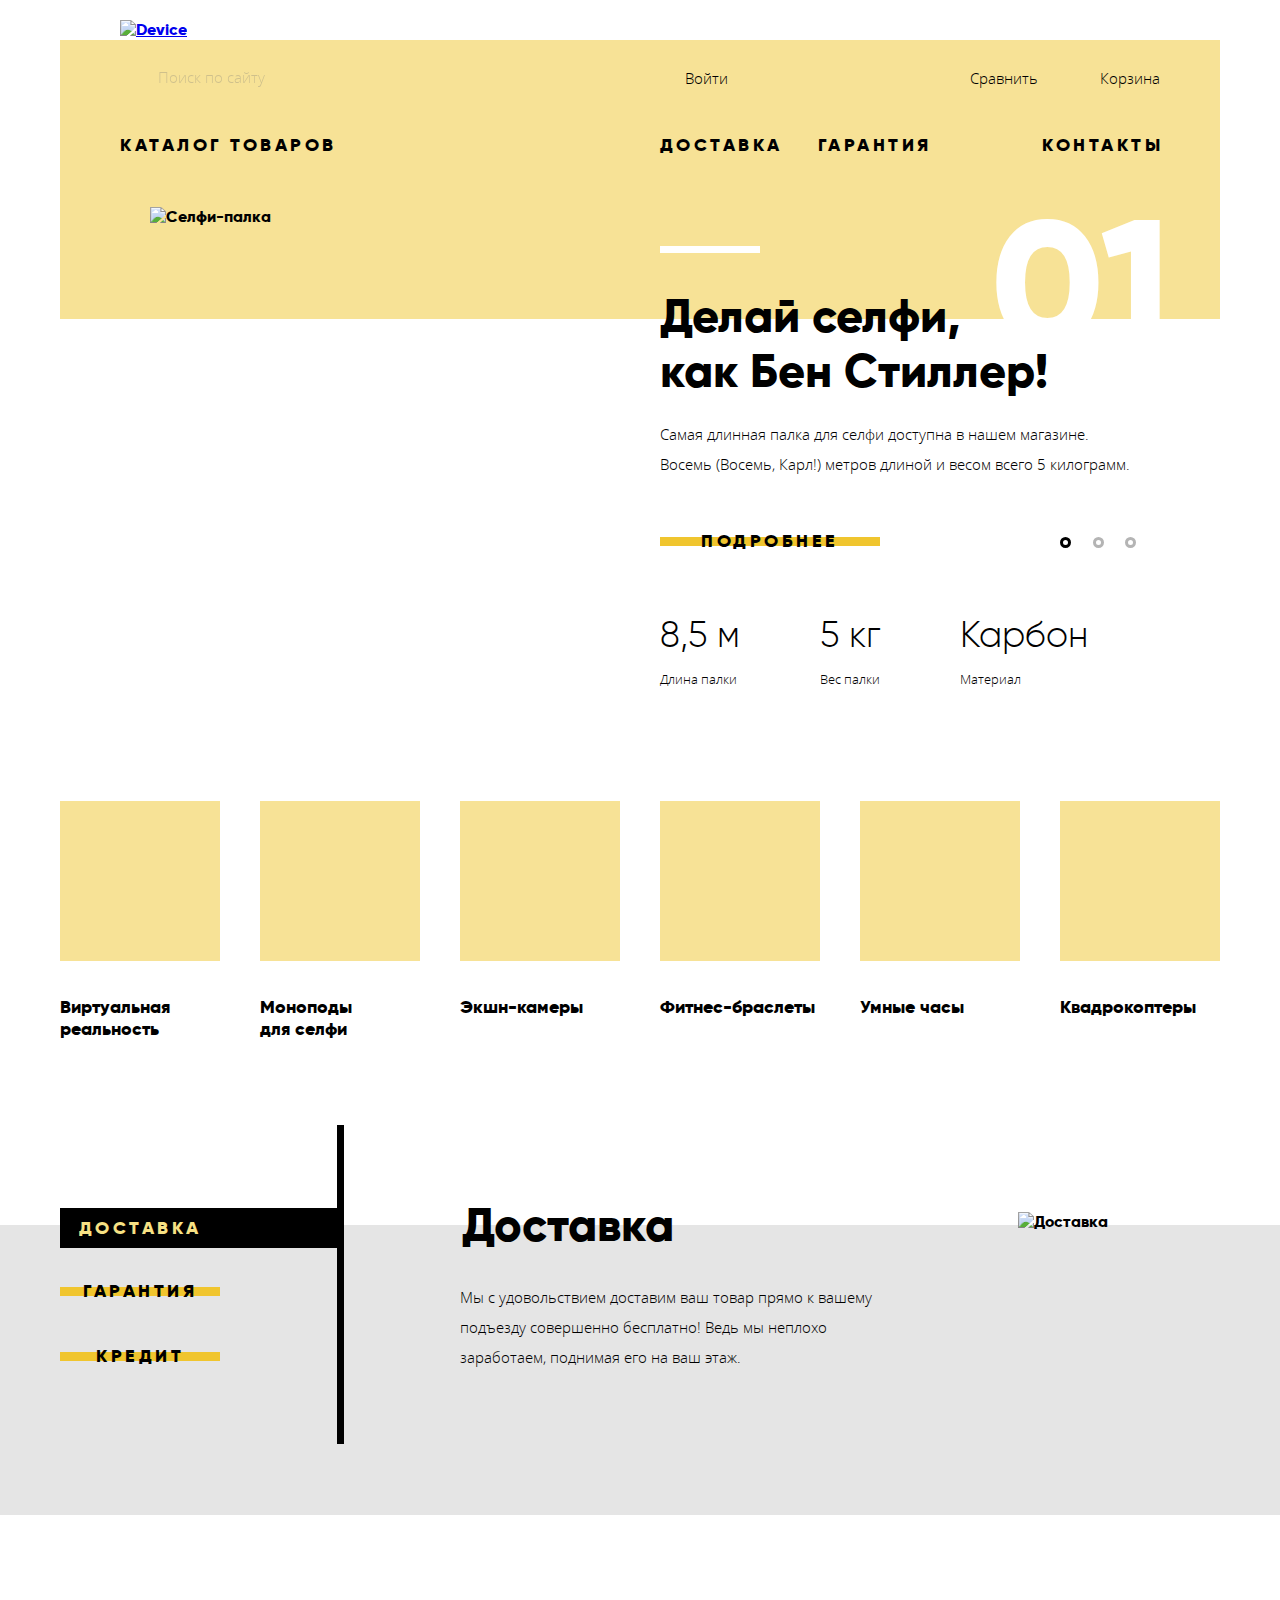
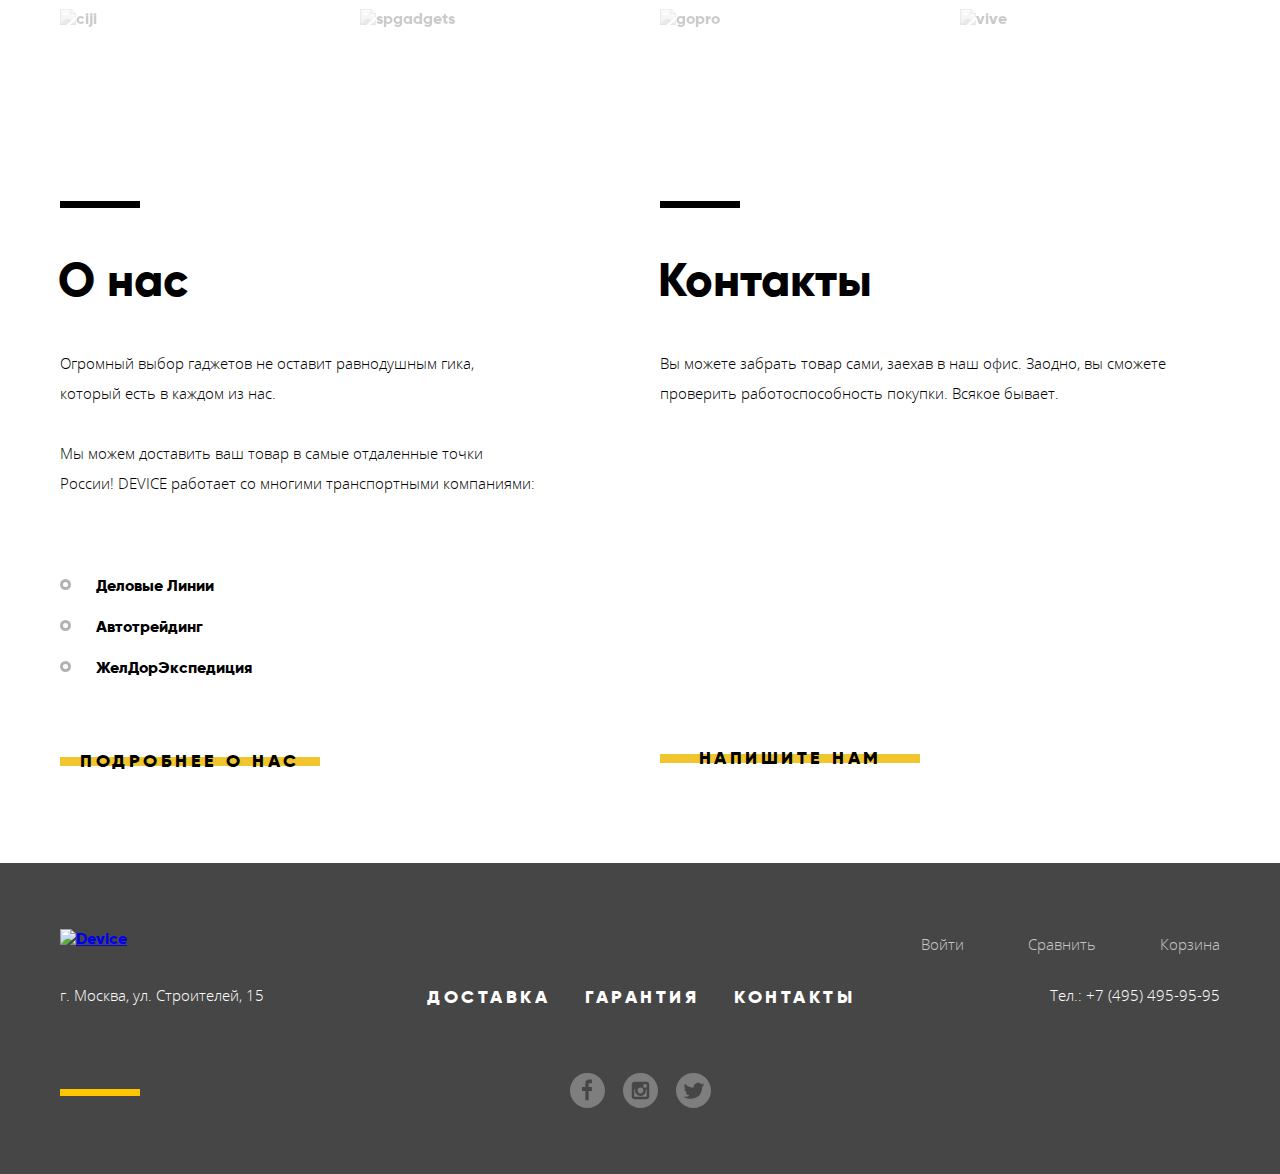
==== commit aa675089: "bugs fixed" ====
--- a/index.html
+++ b/index.html
@@ -2,8 +2,8 @@
 <html lang="ru">
   <head>
     <meta charset="utf-8">
-    <meta name="keywords" content="">
-    <title>Device</title>
+    <meta name="keywords" content="техника, селфи, фотографии, фитнес">
+    <title>Device Главная страница</title>
     <link rel="stylesheet" href="css/normalize.css">
     <link rel="stylesheet" href="css/device-style.css">
   </head>
@@ -15,13 +15,12 @@
         </a>
         <div class="main-header__block">
           <form class="block-search__form" method="post" action="#">
-            <label for="block-search__textfield"></label>
-            <input class="block-search__textfield" id="block-search__textfield" type="text" placeholder="Поиск по сайту">
+            <input class="block-search__textfield" name="info" id="block-search__textfield" type="text" placeholder="Поиск по сайту">
             <button class="block-search__button" type="submit">Найти</button>
           </form>
           <div class="main-header__positioner">
             <div class="user-block">
-              <a class="user-block__login" href="#">Войти</a>
+              <a class="user-block__login" href="userform.html">Войти</a>
             </div>
             <div class="item-block">
               <a class="item-block__compare" href="#">Сравнить</a>
@@ -31,7 +30,7 @@
         </div>
       </div>
     </header>
-    <main>
+    <main class="main-content main-content--index">
       <nav class="main-navigation">
         <ul class="menu-list">
           <li class="menu-list__item">
@@ -63,19 +62,20 @@
         </ul>
       </nav>
       <section class="main-slider">
-        <input class="input__radio input__radio--slide-1" type="radio"      name="radio" id="slide-1" checked>
+        <input class="input__radio input__radio--slide-1" type="radio" name="radio" id="slide-1" checked>
         <label class="input__label" for="slide-1">Палка для селфи</label>
 
-        <input class="input__radio input__radio--slide-2" type="radio"      name="radio" id="slide-2">
+        <input class="input__radio input__radio--slide-2" type="radio" name="radio" id="slide-2">
         <label class="input__label" for="slide-2">Фитнес-браслет</label>
 
-        <input class="input__radio input__radio--slide-3" type="radio"      name="radio" id="slide-3">
+        <input class="input__radio input__radio--slide-3" type="radio" name="radio" id="slide-3">
         <label class="input__label" for="slide-3">Квадрокоптер</label>
+
         <article class="main-slider__item main-slider__item--slider-1">
           <img class="main-slider__img" src="img/slider-1.png" width="384" height="486" alt="Селфи-палка">
           <div class="main-slider__container">
             <div class="main-slider__item-name">Делай селфи,<br> <span>01</span> как Бен Стиллер!</div>
-            <div class="main-slider__item-description">Самая длинная палка для селфи доступна в нашем магазине.<br>
+            <div class="main-slider__item-description">Самая длинная палка для селфи доступна в нашем магазине.
             Восемь (Восемь, Карл!) метров длиной и весом всего 5 килограмм.</div>
             <a class="main-slider__details" href="#">Подробнее</a>
             <ul class="main-slider__parameter">
@@ -97,8 +97,8 @@
         <article class="main-slider__item  main-slider__item--slider-2">
           <img class="main-slider__img" src="img/slider-2.png" width="345" height="485" alt="Фитнес-браслет">
           <div class="main-slider__container">
-            <div class="main-slider__item-name">Худеем <br> правильно!<span>02</span></div>
-            <div class="main-slider__item-description">Мотивирующие фитнес-браслеты помогут найти в себе силы<br>
+            <div class="main-slider__item-name">Худеем<br> правильно!<span>02</span></div>
+            <div class="main-slider__item-description">Мотивирующие фитнес-браслеты помогут найти в себе силы
             не пропускать занятия и соблюдать диету.</div>
             <a class="main-slider__details" href="#">Подробнее</a>
             <ul class="main-slider__parameter">
@@ -113,7 +113,7 @@
           <img  class="main-slider__img" src="img/slider-3.png" width="526" height="334"  alt="Квадрокоптер">
           <div class="main-slider__container">
             <div class="main-slider__item-name">Порхает как бабочка,<br> жалит как пчела!<span>03</span></div>
-            <div class="main-slider__item-description">Этот обычный, на первый взгляд, квадрокоптер оснащен<br>
+            <div class="main-slider__item-description">Этот обычный, на первый взгляд, квадрокоптер оснащен
             мощным лазером, замаскированным под стандартную камеру.</div>
             <a class="main-slider__details" href="#">Подробнее</a>
             <ul class="main-slider__parameter">
@@ -130,29 +130,29 @@
         </article>
       </section>
       <section class="main-catalog">
-        <a class="catalog-item" href="#">
-          <div class="catalog-item__pic"></div>
-          <p class="catalog-item__description">Виртуальная реальность</p>
-        </a>
-        <a class="catalog-item" href="#">
-          <div class="catalog-item__pic"></div>
-          <p class="catalog-item__description">Моноподы<br> для селфи</p>
-        </a>
-        <a class="catalog-item" href="#">
-          <div class="catalog-item__pic"></div>
-          <p class="catalog-item__description">Экшн-камеры</p>
-        </a>
-        <a class="catalog-item" href="#">
-          <div class="catalog-item__pic"></div>
-          <p class="catalog-item__description">Фитнес-браслеты</p>
-        </a>
-        <a class="catalog-item" href="#">
-          <div class="catalog-item__pic"></div>
-          <p class="catalog-item__description">Умные часы</p>
-        </a>
-        <a class="catalog-item" href="#">
-          <div class="catalog-item__pic"></div>
-          <p class="catalog-item__description">Квадрокоптеры</p>
+        <a class="catalog-product" href="#">
+          <div class="catalog-product__pic"></div>
+          <p class="catalog-product__description">Виртуальная реальность</p>
+        </a>
+        <a class="catalog-product" href="#">
+          <div class="catalog-product__pic"></div>
+          <p class="catalog-product__description">Моноподы<br> для селфи</p>
+        </a>
+        <a class="catalog-product" href="#">
+          <div class="catalog-product__pic"></div>
+          <p class="catalog-product__description">Экшн-камеры</p>
+        </a>
+        <a class="catalog-product" href="#">
+          <div class="catalog-product__pic"></div>
+          <p class="catalog-product__description">Фитнес-браслеты</p>
+        </a>
+        <a class="catalog-product" href="#">
+          <div class="catalog-product__pic"></div>
+          <p class="catalog-product__description">Умные часы</p>
+        </a>
+        <a class="catalog-product" href="#">
+          <div class="catalog-product__pic"></div>
+          <p class="catalog-product__description">Квадрокоптеры</p>
         </a>
       </section>
       <section class="services">
@@ -173,30 +173,30 @@
                 <h2>Доставка</h2>
                 <p>Мы с удовольствием доставим ваш товар прямо к вашему подъезду совершенно бесплатно! Ведь мы неплохо заработаем, поднимая его на ваш этаж.</p>
               </div>
-              <img src="img/slide-delivery.png" width="136" height="164" alt="Доставка">
+              <img src="img/delivery.svg" width="136" height="164" alt="Доставка">
             </div>
             <div class="services-slide services-slide--2">
               <div class="services-slide__container">
                 <h2>Гарантия</h2>
                 <p>Если из-за возгорания купленного у нас товара у вас сгорит дом - не переживайте, мы выдадим вам новый.<br>Товар, не дом, конечно же.</p>
               </div>
-              <img src="img/slide-warranty.png" width="171" height="195" alt="Гарантия">
-            </div>
-            <div class="services-slide  services-slide--3">
+              <img src="img/warranty.svg" width="171" height="195" alt="Гарантия">
+            </div>
+            <div class="services-slide services-slide--3">
               <div class="services-slide__container">
                 <h2>Кредит</h2>
                 <p>Залезть в долговую яму стало проще! Кредитные консультанты подберут для вас наиболее выгодные условия кредита. Выгодные для нашего банка, разумеется.</p>
               </div>
-              <img src="img/slide-credit.png" width="156" height="188" alt="Кредит">
+              <img src="img/credit.svg" width="156" height="188" alt="Кредит">
             </div>
           </div>
         </div>
       </section>
       <section class="brends">
-        <img src="img/logo-1.png"  class="brends__item" width="260" height="100" alt="ciji">
-        <img src="img/logo-2.png"  class="brends__item" width="260" height="100" alt="spgadgets">
-        <img src="img/logo-3.png"  class="brends__item" width="260" height="100" alt="gopro">
-        <img src="img/logo-4.png"  class="brends__item" width="260" height="100" alt="vive">
+        <img src="img/logo-1.png" class="brends__item" width="260" height="100" alt="ciji">
+        <img src="img/logo-2.png" class="brends__item" width="260" height="100" alt="spgadgets">
+        <img src="img/logo-3.png" class="brends__item" width="260" height="100" alt="gopro">
+        <img src="img/logo-4.png" class="brends__item" width="260" height="100" alt="vive">
       </section>
       <div class="layot-container">
         <section class="about-us contacts-section">
@@ -220,7 +220,7 @@
           <h2>Контакты</h2>
           <p>Вы можете забрать товар сами, заехав в наш офис. Заодно, вы сможете проверить работоспособность покупки. Всякое бывает.</p>
           <iframe class="map map--no-js" width="560" height="222" src="https://www.google.com/maps/embed?pb=!1m18!1m12!1m3!1d2249.1125488779985!2d37.527429316262506!3d55.6870309805358!2m3!1f0!2f0!3f0!3m2!1i1024!2i768!4f13.1!3m3!1m2!1s0x46b54cf65f5c8955%3A0x694710ccd55501e!2z0YPQuy4g0KHRgtGA0L7QuNGC0LXQu9C10LksIDE1LCDQnNC-0YHQutCy0LAsIDExOTMxMQ!5e0!3m2!1sru!2sru!4v1501657659733" style="border:0" allowfullscreen></iframe>
-          <a class="btn-big btn contacts__info" href="#">Напишите нам</a>
+          <a class="btn-big btn contacts__info" href="write-us.html">Напишите нам</a>
         </section>
       </div>
     </main>
@@ -231,13 +231,13 @@
             <img src="img/logo-footer.png" width="165" height="36" alt="Device">
           </a>
           <ul class=user-menu>
-            <li>
-              <a class="user-menu__item" href="#">Войти</a>
-            </li>
-            <li>
+            <li class="user-menu__container">
+              <a class="user-menu__item" href="userform.html">Войти</a>
+            </li>
+            <li class="user-menu__container">
               <a class="user-menu__item" href="#">Сравнить</a>
             </li>
-            <li>
+            <li class="user-menu__container">
               <a class="user-menu__item" href="#">Корзина</a>
             </li>
           </ul>
@@ -260,11 +260,11 @@
         <div class="main-footer__links">
           <div class="main-footer__line"></div>
           <div class="social-links">
-            <a class="social-links__item social-links__item--facebook">Facebook</a>
-            <a class="social-links__item social-links__item--instagram">Instagram</a>
-            <a class="social-links__item social-links__item--twitter">Twitter</a>
-          </div>
-          <a href="#" class="main-footer__logo-academy">Сайт HTML Academy</a>
+            <a class="social-links__item social-links__item--facebook" href="#">Facebook</a>
+            <a class="social-links__item social-links__item--instagram" href="#">Instagram</a>
+            <a class="social-links__item social-links__item--twitter" href="#">Twitter</a>
+          </div>
+          <a href="https://htmlacademy.ru/intensive/htmlcss" class="main-footer__logo-academy">Сайт HTML Academy</a>
         </div>
       </div>
     </footer>
@@ -286,11 +286,7 @@
         </div>
         <input class="modal-content__btn" type="submit" value="Отправить">
       </form>
-      <div class="modal-content__close"></div>
-    </div>
-    <div  class="modal-map">
-      <iframe width="960" height="559" src="https://www.google.com/maps/embed?pb=!1m18!1m12!1m3!1d2249.1125488779985!2d37.527429316262506!3d55.6870309805358!2m3!1f0!2f0!3f0!3m2!1i1024!2i768!4f13.1!3m3!1m2!1s0x46b54cf65f5c8955%3A0x694710ccd55501e!2z0YPQuy4g0KHRgtGA0L7QuNGC0LXQu9C10LksIDE1LCDQnNC-0YHQutCy0LAsIDExOTMxMQ!5e0!3m2!1sru!2sru!4v1501657659733" style="border:0" allowfullscreen></iframe>
-      <div class="modal-map--close"></div>
+      <button class="modal-content__close">Закрыть модальное окно</button>
     </div>
     <div class="modal-overlay"></div>
     <script src="js/script.js"></script>
--- a/css/device-style.css
+++ b/css/device-style.css
@@ -1,33 +1,31 @@
-/*padding: 140 one side*/
-
 @font-face {
   font-family: "Open Sans Light";
-  src: url("../fonts/web/opensanslight.woff2") format("woff2"),
-       url("../fonts/web/opensanslight.woff") format("woff");
+  src: url("../fonts/opensanslight.woff2") format("woff2"),
+       url("../fonts/opensanslight.woff") format("woff");
   font-weight: normal;
   font-style: normal;
 }
 
 @font-face {
   font-family: "Open Sans";
-  src: url("../fonts/web/opensans.woff2") format("woff2"),
-       url("../fonts/web/opensans.woff") format("woff");
+  src: url("../fonts/opensans.woff2") format("woff2"),
+       url("../fonts/opensans.woff") format("woff");
   font-weight: normal;
   font-style: normal;
 }
 
 @font-face {
   font-family: "Gilroy";
-  src: url("../fonts/web/gilroylight.woff2") format("woff2"),
-       url("../fonts/web/gilroylight.woff") format("woff");
+  src: url("../fonts/gilroylight.woff2") format("woff2"),
+       url("../fonts/gilroylight.woff") format("woff");
   font-weight: normal;
   font-style: normal;
 }
 
 @font-face {
   font-family: "Gilroy Bold";
-  src: url("../fonts/web/gilroyextrabold.woff2") format("woff2"),
-       url("../fonts/web/gilroyextrabold.woff") format("woff");
+  src: url("../fonts/gilroyextrabold.woff2") format("woff2"),
+       url("../fonts/gilroyextrabold.woff") format("woff");
   font-weight: normal;
   font-style: normal;
 }
@@ -35,7 +33,6 @@
 body {
   margin: 0;
   padding: 0;
-  width: 1440px;
   height: 100%;
   margin: auto;
   font-family: "Gilroy Bold", Arial, sans-serif;
@@ -86,7 +83,7 @@
   width: 356px;
   height: 47px;
   padding-left: 38px;
-  font-family: "Open Sans Light";
+  font-family: "Open Sans Light", Arial, sans-serif;
   font-size: 15px;
   color: #000000;
   opacity: 0.3;
@@ -103,7 +100,7 @@
   height: 20px;
   top: 16px;
   left: 3px;
-  background-image: url("../img/sprite.png");
+  background-image: url("../img/search.svg");
   background-repeat: no-repeat;
 }
 
@@ -145,10 +142,9 @@
 
 .main-header__block a {
   text-decoration: none;
-  font-family: "Open Sans Light";
+  font-family: "Open Sans Light", Arial, sans-serif;
   font-size: 15px;
   color: #000000;
-  background-image: url("../img/sprite.png");
   background-repeat: no-repeat;
 }
 
@@ -161,15 +157,18 @@
 }
 
 .user-block__login {
-  background-position: 0 -24px;
+  background-image: url("../img/user.svg");
+  background-position: 0px 3px;
 }
 
 .item-block__compare {
-  background-position: 2px -46px;
+  background-image: url("../img/compare.svg");
+  background-position: 2px 3px;
 }
 
 .item-block__basket {
-  background-position: 17px -68px;
+  background-image: url("../img/cart.svg");
+  background-position: 16px 2px;
 }
 
 .user-block__login,
@@ -242,7 +241,7 @@
 
 .menu-list__item > a {
   text-decoration: none;
-  font-family: "Gilroy Bold";
+  font-family: "Gilroy Bold", Arial, sans-serif;
   font-size: 18px;
   font-weight: bold;
   text-transform: uppercase;
@@ -264,10 +263,9 @@
   position: absolute;
   width: 16px;
   height: 18px;
-  top: -1px;
+  top: 0;
   right: -29px;
-  background-image: url("../img/sprite.png");
-  background-position: 0 -92px;
+  background-image: url("../img/plus.svg");
   opacity: 0.3;
 }
 
@@ -313,7 +311,7 @@
 .submenu-list a {
   text-decoration: none;
   color: #000000;
-  font-family: "Open Sans Light";
+  font-family: "Open Sans Light", Arial, sans-serif;
   font-size: 15px;
   text-transform: none;
 }
@@ -322,7 +320,7 @@
 
 .main-slider {
   width: 1160px;
-  height: 517px;
+  min-height: 517px;
   margin: auto;
   margin-bottom: 0;
   position: relative;
@@ -418,8 +416,9 @@
 }
 
 .main-slider__item-description {
+  width: 480px;
   margin-top: 20px;
-  font-family: "Open Sans Light";
+  font-family: "Open Sans Light", Arial, sans-serif;
   line-height: 30px;
   font-size: 15px;
 }
@@ -461,19 +460,22 @@
 
 .main-slider__parameter li {
   margin-right: 80px;
+  margin-bottom: 0;
+  padding: 0;
 }
 
 .main-slider__data {
   margin-bottom: 10px;
   font-size: 36px;
-  font-family: "Gilroy";
+  font-family: "Gilroy", Arial, sans-serif;
   line-height: 0px;
 }
 
 .main-slider__inform {
   margin-top: 35px;
+  margin-bottom: 0;
   font-size: 13px;
-  font-family: "Open Sans Light";
+  font-family: "Open Sans Light", Arial, sans-serif;
 }
 
 /*переключение слайдов*/
@@ -505,12 +507,12 @@
   justify-content: space-between;
 }
 
-.catalog-item {
+.catalog-product {
   width: 160px;
   text-decoration: none;
 }
 
-.catalog-item__pic {
+.catalog-product__pic {
   width: 160px;
   height: 160px;
   background-position: center;
@@ -518,77 +520,77 @@
   background-repeat: no-repeat;
 }
 
-.catalog-item:first-of-type .catalog-item__pic {
-  background-image: url("../img/popular-1.png");
-}
-
-.catalog-item:nth-of-type(2) .catalog-item__pic {
-  background-image: url("../img/popular-2.png");
+.catalog-product:first-of-type .catalog-product__pic {
+  background-image: url("../img/popular-1.svg");
+}
+
+.catalog-product:nth-of-type(2) .catalog-product__pic {
+  background-image: url("../img/popular-2.svg");
   background-position: center bottom;
 }
 
-.catalog-item:nth-of-type(3) .catalog-item__pic {
-  background-image: url("../img/popular-3.png");
+.catalog-product:nth-of-type(3) .catalog-product__pic {
+  background-image: url("../img/popular-3.svg");
   background-position: 50px center;
 }
 
-.catalog-item:nth-of-type(4) .catalog-item__pic {
-  background-image: url("../img/popular-4.png");
-}
-
-.catalog-item:nth-of-type(5) .catalog-item__pic {
-  background-image: url("../img/popular-5.png");
+.catalog-product:nth-of-type(4) .catalog-product__pic {
+  background-image: url("../img/popular-4.svg");
+}
+
+.catalog-product:nth-of-type(5) .catalog-product__pic {
+  background-image: url("../img/popular-5.svg");
   background-position: 55px center;
 }
 
-.catalog-item:nth-of-type(6) .catalog-item__pic {
-  background-image: url("../img/popular-6.png");
-}
-
-.catalog-item__description {
+.catalog-product:nth-of-type(6) .catalog-product__pic {
+  background-image: url("../img/popular-6.svg");
+}
+
+.catalog-product__description {
   margin-top: 35px;
-  font-family: "Gilroy Bold";
+  font-family: "Gilroy Bold", Arial, sans-serif;
   font-size: 18px;
   color: #000000;
 }
 
-.catalog-item:visited > .catalog-item__pic,
-.catalog-item:visited > .catalog-item__description {
+.catalog-product:visited > .catalog-product__pic,
+.catalog-product:visited > .catalog-product__description {
   background-color: #f7e296;
   color: #000000;
 }
 
-.catalog-item:hover > .catalog-item__pic {
+.catalog-product:hover > .catalog-product__pic {
   background-color: #f0c52e;
 }
 
-.catalog-item:active > .catalog-item__description {
+.catalog-product:active > .catalog-product__description {
   opacity: 0.3;
   color: #000000;
 }
 
-.catalog-item:first-of-type:active .catalog-item__pic {
-  background-image: url("../img/opa-popular-1.png");
-}
-
-.catalog-item:nth-of-type(2):active .catalog-item__pic {
-  background-image: url("../img/opa-popular-2.png");
-}
-
-.catalog-item:nth-of-type(3):active .catalog-item__pic {
-  background-image: url("../img/opa-popular-3.png");
-}
-
-.catalog-item:nth-of-type(4):active .catalog-item__pic {
-  background-image: url("../img/opa-popular-4.png");
-}
-
-.catalog-item:nth-of-type(5):active .catalog-item__pic {
-  background-image: url("../img/opa-popular-5.png");
-}
-
-.catalog-item:nth-of-type(6):active .catalog-item__pic {
-  background-image: url("../img/opa-popular-6.png");
+.catalog-product:first-of-type:active .catalog-product__pic {
+  background-image: url("../img/popular-1-opa.svg");
+}
+
+.catalog-product:nth-of-type(2):active .catalog-product__pic {
+  background-image: url("../img/popular-2-opa.svg");
+}
+
+.catalog-product:nth-of-type(3):active .catalog-product__pic {
+  background-image: url("../img/popular-3-opa.svg");
+}
+
+.catalog-product:nth-of-type(4):active .catalog-product__pic {
+  background-image: url("../img/popular-4-opa.svg");
+}
+
+.catalog-product:nth-of-type(5):active .catalog-product__pic {
+  background-image: url("../img/popular-5-opa.svg");
+}
+
+.catalog-product:nth-of-type(6):active .catalog-product__pic {
+  background-image: url("../img/popular-6-opa.svg");
 }
 
 /*УСЛУГИ*/
@@ -679,7 +681,7 @@
 }
 
 .services-slide h2 {
-  font-family: "Gilroy Bold";
+  font-family: "Gilroy Bold", Arial, sans-serif;
   font-size: 47px;
   margin-top: 71px;
   margin-left: 2px;
@@ -687,7 +689,7 @@
 }
 
 .services-slide p {
-  font-family: "Open Sans Light";
+  font-family: "Open Sans Light", Arial, sans-serif;
   font-size: 15px;
   line-height: 30px;
   margin-top: 28px;
@@ -765,14 +767,14 @@
 .about-us h2 {
   margin-top: 57px;
   margin-left: -2px;
-  font-family: "Gilroy Bold";
+  font-family: "Gilroy Bold", Arial, sans-serif;
   font-size: 47px;
 }
 
 .about-us p {
   width: 475px;
   margin-bottom: 30px;
-  font-family: "Open Sans Light";
+  font-family: "Open Sans Light", Arial, sans-serif;
   font-size: 15px;
   line-height: 30px;
 }
@@ -791,7 +793,7 @@
 
 .delivery-company__item a {
   text-decoration: none;
-  font-family: "Gilroy Bold";
+  font-family: "Gilroy Bold", Arial, sans-serif;
   font-size: 16px;
   color: #000000;
 }
@@ -851,12 +853,12 @@
 .contacts h2 {
   margin-top: 57px;
   margin-left: -2px;
-  font-family: "Gilroy Bold";
+  font-family: "Gilroy Bold", Arial, sans-serif;
   font-size: 47px;
 }
 
 .contacts p {
-  font-family: "Open Sans Light";
+  font-family: "Open Sans Light", Arial, sans-serif;
   font-size: 15px;
   line-height: 30px;
 }
@@ -931,24 +933,26 @@
 
 .user-menu .user-menu__item {
   padding-left: 32px;
-  background-image: url("../img/sprite.png");
   background-repeat: no-repeat;
   text-decoration: none;
-  font-family: "Open Sans Light";
+  font-family: "Open Sans Light", Arial, sans-serif;
   font-size: 15px;
   color: rgba(255, 255, 255, 0.7);
 }
 
-li:first-of-type .user-menu__item {
-  background-position: 5px -124px;
-}
-
-li:nth-of-type(2) .user-menu__item {
-  background-position: 12px -144px;
-}
-
-li:nth-of-type(3) .user-menu__item {
-  background-position: 10px -166px;
+.user-menu__container:first-of-type .user-menu__item {
+  background-image: url("../img/user-footer.svg");
+  background-position: 4px 4px;
+}
+
+.user-menu__container:nth-of-type(2) .user-menu__item {
+  background-image: url("../img/compare-footer.svg");
+  background-position: 12px 6px;
+}
+
+.user-menu__container:nth-of-type(3) .user-menu__item {
+  background-image: url("../img/cart-footer.svg");
+  background-position: 10px 5px;
 }
 
 .user-menu .user-menu__item:hover {
@@ -968,7 +972,7 @@
 
 .main-footer__adress {
   width: 261px;
-  font-family: "Open Sans Light";
+  font-family: "Open Sans Light", Arial, sans-serif;
   font-size: 15px;
   color: #ffffff;
 }
@@ -977,6 +981,7 @@
   width: 430px;
   display: flex;
   flex-direction: row;
+  flex-wrap: wrap;
   justify-content: space-between;
   padding: 4px 0 0 2px;
   margin: 0;
@@ -989,7 +994,7 @@
 }
 
 .main-footer__menu a {
-  font-family: "Gilroy Bold";
+  font-family: "Gilroy Bold", Arial, sans-serif;
   text-decoration: none;
   font-size: 18px;
   text-transform: uppercase;
@@ -1007,30 +1012,29 @@
 
 .main-footer__tel {
   width: 261px;
-  font-family: "Open Sans Light";
+  font-family: "Open Sans Light", Arial, sans-serif;
   font-size: 15px;
   color: #ffffff;
   text-align: right;
 }
 
 .main-footer__links {
-  margin-top: 66px;
+  margin-top: 63px;
   margin-bottom: 65px;
 }
 
 .main-footer__line {
   width: 80px;
   height: 7px;
-  margin-top: 15px;
+  margin-top: 18px;
   background-color: #ffc600;
 }
 
 .social-links {
-  width: 152px;
-  display: flex;
-  flex-direction: row;
+  display: flex;
+  flex-direction: row;
+  flex-wrap: wrap;
   justify-content: space-between;
-  margin-right: 54px;
 }
 
 .social-links__item {
@@ -1054,30 +1058,35 @@
 }
 
 .social-links__item--facebook {
-  background-image: url("../img/facebook.png");
+  background-image: url("../img/fb.svg");
   background-repeat: no-repeat;
   background-position: center;
 }
 
 .social-links__item--instagram {
-  background-image: url("../img/insta.png");
+  background-image: url("../img/instagram.svg");
   background-repeat: no-repeat;
   background-position: center;
 }
 
 .social-links__item--twitter {
-  background-image: url("../img/twitter.png");
+  background-image: url("../img/twitter.svg");
   background-repeat: no-repeat;
   background-position: center;
 }
 
+.social-links__item:nth-of-type(even) {
+  margin-left: 12px;
+  margin-right: 12px;
+}
+
 .main-footer__logo-academy {
   font-size: 0;
-  width: 27px;
-  height: 34px;
-  background-image: url("../img/icon-htmlacademy.png");
+  width: 80px;
+  height: 37px;
+  background-image: url("../img/logo-html.svg");
   background-repeat: no-repeat;
-  background-position: center;
+  background-position: right 3px;
 }
 
 .main-footer__logo-academy:hover {
@@ -1091,9 +1100,9 @@
 /*!!!!!!!!СТРАНИЦА КАТАЛОГА??????*/
 
 .main-header--catalog .user-block__user-name {
-  background-image: url("../img/sprite.png");
+  background-image: url("../img/user.svg");
+  background-position: 0px 4px;
   background-repeat: no-repeat;
-  background-position: 0 -24px;
   padding-left: 26px;
 }
 
@@ -1122,7 +1131,7 @@
 .content-title h1 {
   margin: 0;
   padding: 0;
-  font-family: "Gilroy Bold";
+  font-family: "Gilroy Bold", Arial, sans-serif;
   font-size: 47px;
 }
 
@@ -1142,7 +1151,7 @@
 
 .breadcrumbs a {
   text-decoration: none;
-  font-family: "Open Sans Light";
+  font-family: "Open Sans Light", Arial, sans-serif;
   font-size: 14px;
   color: #000000;
   opacity: 0.7;
@@ -1169,22 +1178,45 @@
 .catalog-content {
   width: 100%;
   margin-top: 48px;
-  display: flex;
-  flex-direction: row;
-  background-image: linear-gradient(to right, #eeeeee 0px, #eeeeee 468px, #ffffff 468px, #ffffff 100%);
-}
-
-.check-block {
-  width: 468px;
-  padding-left: 200px;
-  box-shadow: inset 0 70px 0 0 #dbdbdb;
+  background: pink;
+  background-image: linear-gradient(to right, #eeeeee 0px, #eeeeee 20%, #ffffff 20%, #ffffff 100%);
+}
+
+.catalog-content__title-container {
+  width: 100%;
+  min-height: 70px;
+  background-image: linear-gradient(to right, #dcdcdc 0px, #dcdcdc 20%, #eeeeee 20%, #eeeeee 100%);
+}
+
+.catalog-content__title-positioner {
+  display: flex;
+  flex-direction: row;
+  justify-content: flex-start;
+  width: 1160px;
+  margin: auto;
+}
+
+.catalog-content__positioner {
+  display: flex;
+  flex-direction: row;
+  width: 1160px;
+  margin: auto;
+}
+
+.catalog-content__form-container {
+  width: 328px;
+  padding-left: 60px;
+  background: #eeeeee;
+}
+
+.catalog-content__gallery-container {
+  width: 832px;
+  background: #ffffff;
 }
 
 .check-block__title,
 .catalog-block__title {
-  margin-top: 25px;
-  margin-right:  53px;
-  font-family: "Gilroy Bold";
+  font-family: "Gilroy Bold", Arial, sans-serif;
   font-size: 16px;
   font-weight: bold;
   text-transform: uppercase;
@@ -1192,25 +1224,39 @@
   letter-spacing: 3.5px;
 }
 
+.check-block__title {
+  width: 328px;
+  height: 70px;
+  margin: 0;
+  padding-left: 60px;
+  padding-top: 26px;
+  background-color: #dcdcdc;
+}
+
 .catalog-block {
-  width: 974px;
-  box-shadow: inset 0 70px 0 0 #ebebeb;
-}
-
-.catalog-block__container {
-  display: flex;
-  flex-direction: row;
-  align-items: flex-start;
-  margin-left: 73px;
+  width: 830px;
+}
+
+.catalog-content__sorting-container {
+  width: 832px;
+  display: flex;
+  flex-direction: row;
+  flex-wrap: wrap;
+  align-items: center;
+  padding-left: 72px;
+}
+
+.catalog-block__title {
+  margin-right: 53px;
 }
 
 .catalog-block__sorting {
-  margin-top: 26px;
   margin-right: 28px;
-  font-family: "Open Sans";
+  font-family: "Open Sans", Arial, sans-serif;
   font-size: 14px;
   color: #000000;
   opacity: 0.3;
+  text-decoration: none;
 }
 
 .catalog-block__sorting:hover {
@@ -1228,8 +1274,7 @@
 .sorting-arrows {
   width: 60px;
   height: 12px;
-  margin-left: 187px;
-  margin-top: 29px;
+  margin-left: auto;
   font-size: 0;
 }
 
@@ -1274,14 +1319,14 @@
 
 .check-block__range {
   width: 201px;
-  margin-top: 95px;
+  margin-top: 68px;
   border-top: 2px solid #000000;
 }
 
 .check-block__block-title {
   margin: 0;
   margin-top: 12px;
-  font-family: "Gilroy Bold";
+  font-family: "Gilroy Bold", Arial, sans-serif;
   font-size: 18px;
 }
 
@@ -1338,7 +1383,7 @@
   left: -1px;
   width: 25px;
   height: 10px;
-  font-family: "Gilroy";
+  font-family: "Gilroy", Arial, sans-serif;
   font-size: 14px;
   color: #000000;
   opacity: 0.2;
@@ -1352,7 +1397,7 @@
   left: -22px;
   width: 55px;
   height: 10px;
-  font-family: "Gilroy";
+  font-family: "Gilroy", Arial, sans-serif;
   font-size: 14px;
   color: #000000;
   opacity: 0.2;
@@ -1381,7 +1426,7 @@
 
 .checkbox__label {
   padding-left: 38px;
-  font-family: "Open Sans Light";
+  font-family: "Open Sans Light", Arial, sans-serif;
   font-size: 14px;
   color: #000000;
   position: relative;
@@ -1437,7 +1482,7 @@
 
 .radio__label {
   padding-left: 38px;
-  font-family: "Open Sans Light";
+  font-family: "Open Sans Light", Arial, sans-serif;
   font-size: 14px;
   color: #000000;
   position: relative;
@@ -1481,7 +1526,7 @@
   height: 40px;
   margin-top: 44px;
   margin-bottom: 82px;
-  font-family: "Gilroy Bold";
+  font-family: "Gilroy Bold", Arial, sans-serif;
   background-image: linear-gradient(to bottom, #eeeeee 0px, #eeeeee 16px, #f0c52e 16px, #f0c52e 25px, #eeeeee 25px);
   border: none;
 }
@@ -1502,7 +1547,7 @@
 .main-content--catalog .catalog {
   width: 760px;
   margin-left: 72px;
-  margin-top: 82px;
+  margin-top: 69px;
   display: flex;
   flex-direction: row;
   flex-wrap: wrap;
@@ -1553,8 +1598,10 @@
   margin: auto;
   margin-top: 173px;
   margin-bottom: 15px;
-  font-family: "Gilroy Bold";
+  font-family: "Gilroy Bold", Arial, sans-serif;
   font-size: 18px;
+  text-decoration: none;
+  color: #000000;
   line-height: 40px;
   letter-spacing: 3.5px;
   text-transform: uppercase;
@@ -1577,12 +1624,14 @@
 .main-content--catalog .button-compare {
   width: 200px;
   margin: auto;
-  font-family: "Open Sans Light";
+  font-family: "Open Sans Light", Arial, sans-serif;
   font-size: 13px;
   color: rgba(0, 0, 0, 0.5);
   background-color: transparent;
   border: none;
   outline: none;
+  text-align: center;
+  text-decoration: none;
 }
 
 .main-content--catalog .button-compare:hover {
@@ -1602,19 +1651,20 @@
 
 .catalog-item__name {
   width: 255px;
-  font-family: "Gilroy Bold";
+  font-family: "Gilroy Bold", Arial, sans-serif;
   font-size: 18px;
+  text-decoration: none;
+  color: #000000;
 }
 
 .catalog-item__price {
   margin-top: 2px;
-  font-family: "Gilroy";
+  font-family: "Gilroy", Arial, sans-serif;
   font-size: 16px;
 }
 
-.main-content--catalog .catalog-item:last-of-type::before {
-  content: "";
-  display: block;
+.catalog-item__new {
+  display: none;
   position: absolute;
   top: 28px;
   right: 18px;
@@ -1624,6 +1674,10 @@
   background-repeat: no-repeat;
 }
 
+.catalog-item:last-of-type .catalog-item__new {
+  display: block;
+}
+
 /*ПАГИНАТОР*/
 
 .pagination {
@@ -1638,7 +1692,7 @@
 }
 
 .pagination a {
-  font-family: "Gilroy Bold";
+  font-family: "Gilroy Bold", Arial, sans-serif;
   font-size: 16px;
   text-transform: uppercase;
   text-decoration: none;
@@ -1705,7 +1759,7 @@
   display: none;
   width: 960px;
   height: 553px;
-  position: absolute;
+  position: fixed;
   z-index: 5;
   left: 50%;
   top: 50%;
@@ -1713,10 +1767,23 @@
   background-color: #ffffff;
   box-shadow: 10px 10px 30px 10px rgba(0, 0, 0, 0.2),
               -10px 10px 30px 10px rgba(0, 0, 0, 0.2);
+  animation: popup-show 1s;
 }
 
 .modal-content--show {
   display: block;
+}
+
+@keyframes popup-show {
+  0% {
+    top: -100%;
+    opacity: 0.1;
+  }
+
+  100% {
+    top: 50%;
+    opacity: 1;
+  }
 }
 
 .modal-content__positioner {
@@ -1744,7 +1811,7 @@
 .modal-content .input-modal__label,
 .modal-content .textarea__label {
   margin-bottom: 12px;
-  font-family: "Gilroy Bold";
+  font-family: "Gilroy Bold", Arial, sans-serif;
   font-size: 18px;
   color: #000000;
 }
@@ -1753,7 +1820,7 @@
 .modal-content .textarea__field {
   padding: 18px;
   background-color: rgba(242, 242, 242, 0.5);
-  font-family: "Open Sans";
+  font-family: "Open Sans", Arial, sans-serif;
   font-size: 14px;
   color: rgba(0, 0, 0, 0.4);
   border: 2px solid transparent;
@@ -1791,7 +1858,7 @@
   height: 40px;
   margin-right: auto;
   margin-top: 40px;
-  font-family: "Gilroy Bold";
+  font-family: "Gilroy Bold", Arial, sans-serif;
   font-size: 18px;
   line-height: 35px;
   letter-spacing: 3.5px;
@@ -1822,6 +1889,8 @@
   height: 60px;
   background-color: rgba(240, 197, 46, 0.5);
   border-radius: 50%;
+  font-size: 0;
+  border: none;
 }
 
 .modal-content__close::before {
@@ -1859,74 +1928,6 @@
 
 .modal-content__close:active::before,
 .modal-content__close:active::after {
-  transform: rotate(45deg);
-  background-color: rgba(255, 255, 255, 0.3);
-}
-
-/*Карта*/
-.modal-map {
-  display: none;
-  width: 960px;
-  height: 559px;
-  position: absolute;
-  z-index: 5;
-  left: 50%;
-  top: 50%;
-  transform: translate(-50%, -50%);
-  background-color: #ffffff;
-  box-shadow: 10px 10px 30px 10px rgba(0, 0, 0, 0.2),
-              -10px 10px 30px 10px rgba(0, 0, 0, 0.2);
-}
-
-.modal-map--show {
-  display: block;
-}
-
-.modal-map--close {
-  position: absolute;
-  top: 22px;
-  right: 22px;
-  width: 60px;
-  height: 60px;
-  background-color: rgba(240, 197, 46, 0.5);
-  border-radius: 50%;
-}
-
-.modal-map--close::before {
-  content: "";
-  position: absolute;
-  top: 15px;
-  right: 29px;
-  display: block;
-  height: 31px;
-  width: 2px;
-  background-color: rgba(255, 255, 255, 1);
-  transform: rotate(45deg);
-}
-
-.modal-map--close::after {
-  content: "";
-  position: absolute;
-  top: 29px;
-  right: 14px;
-  display: block;
-  height: 2px;
-  width: 31px;
-  background-color: rgba(255, 255, 255, 1);
-  transform: rotate(45deg);
-}
-
-.modal-map--close:hover {
-  background-color: rgba(240, 197, 46, 1);
-}
-
-.modal-map--close:hover::before,
-.modal-map--close:hover::after {
-  transform: rotate(0deg);
-}
-
-.modal-map--close:active::before,
-.modal-map--close:active::after {
   transform: rotate(45deg);
   background-color: rgba(255, 255, 255, 0.3);
 }
